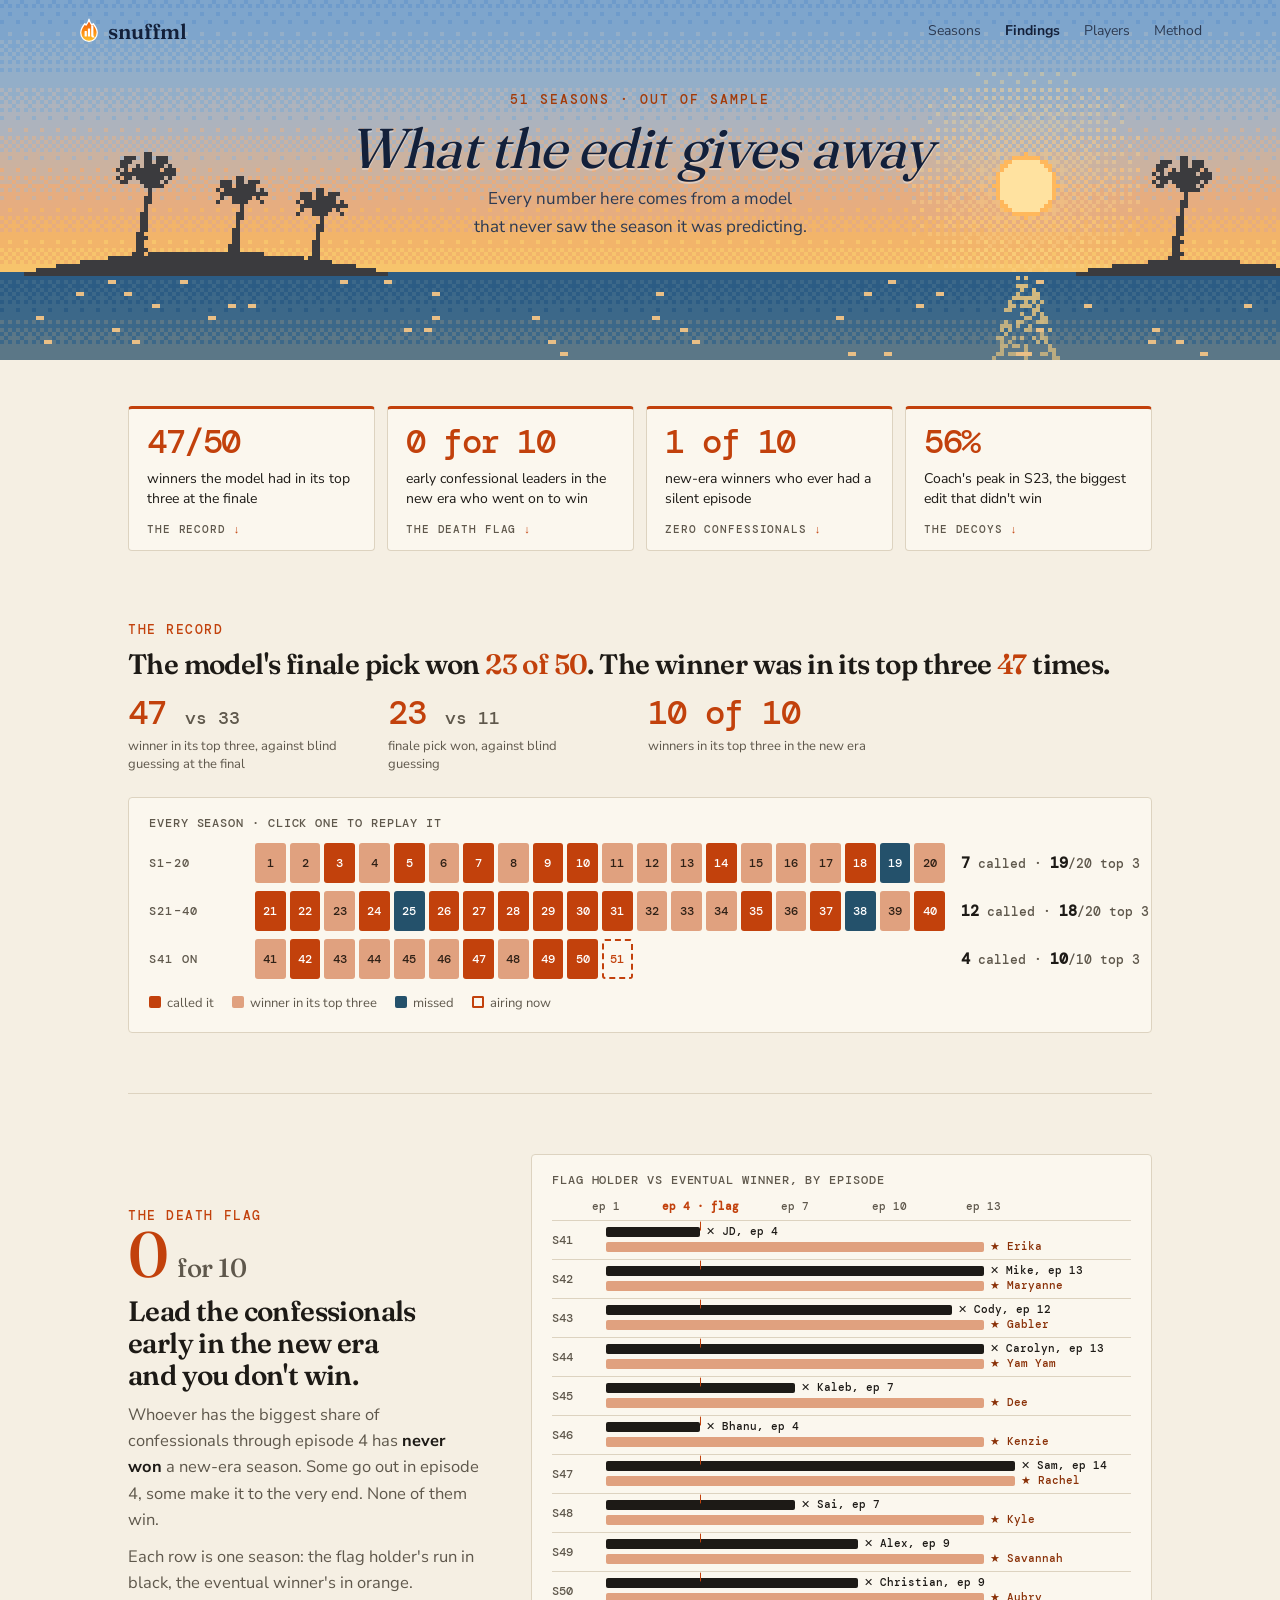
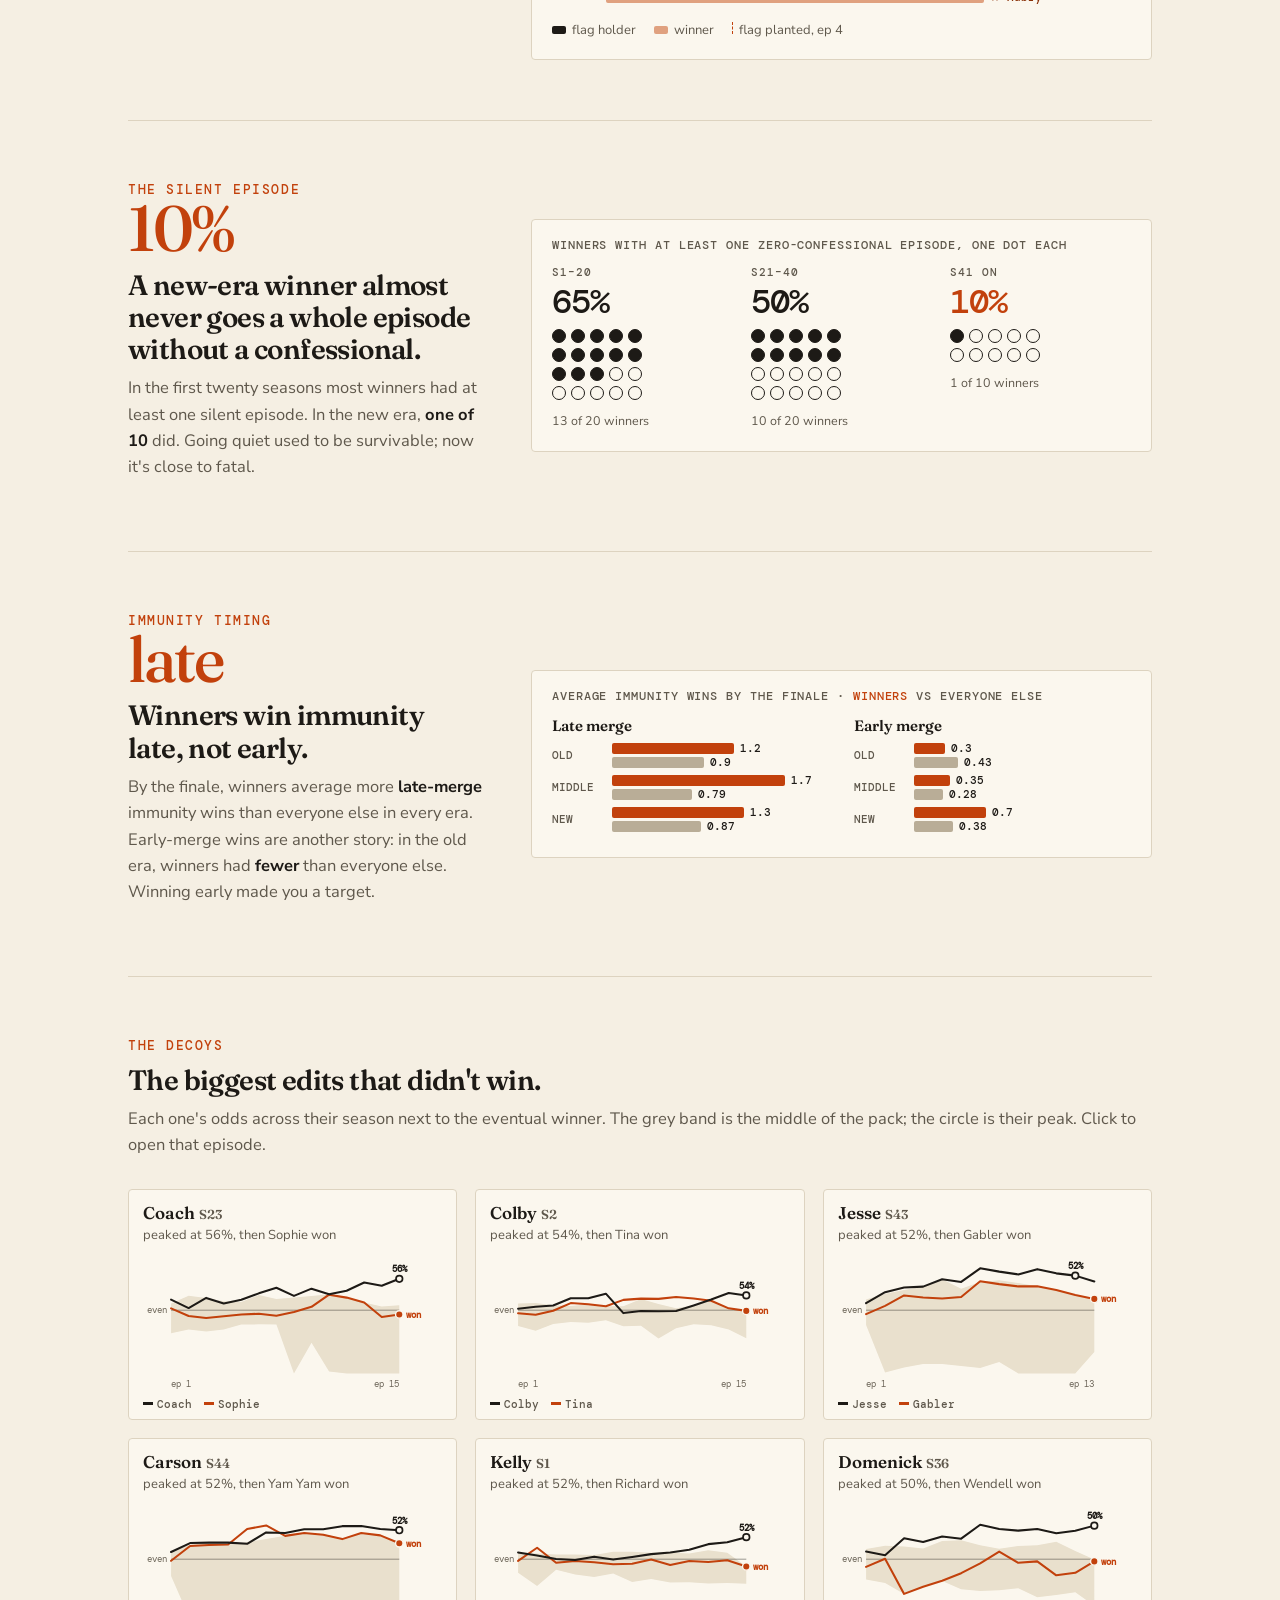
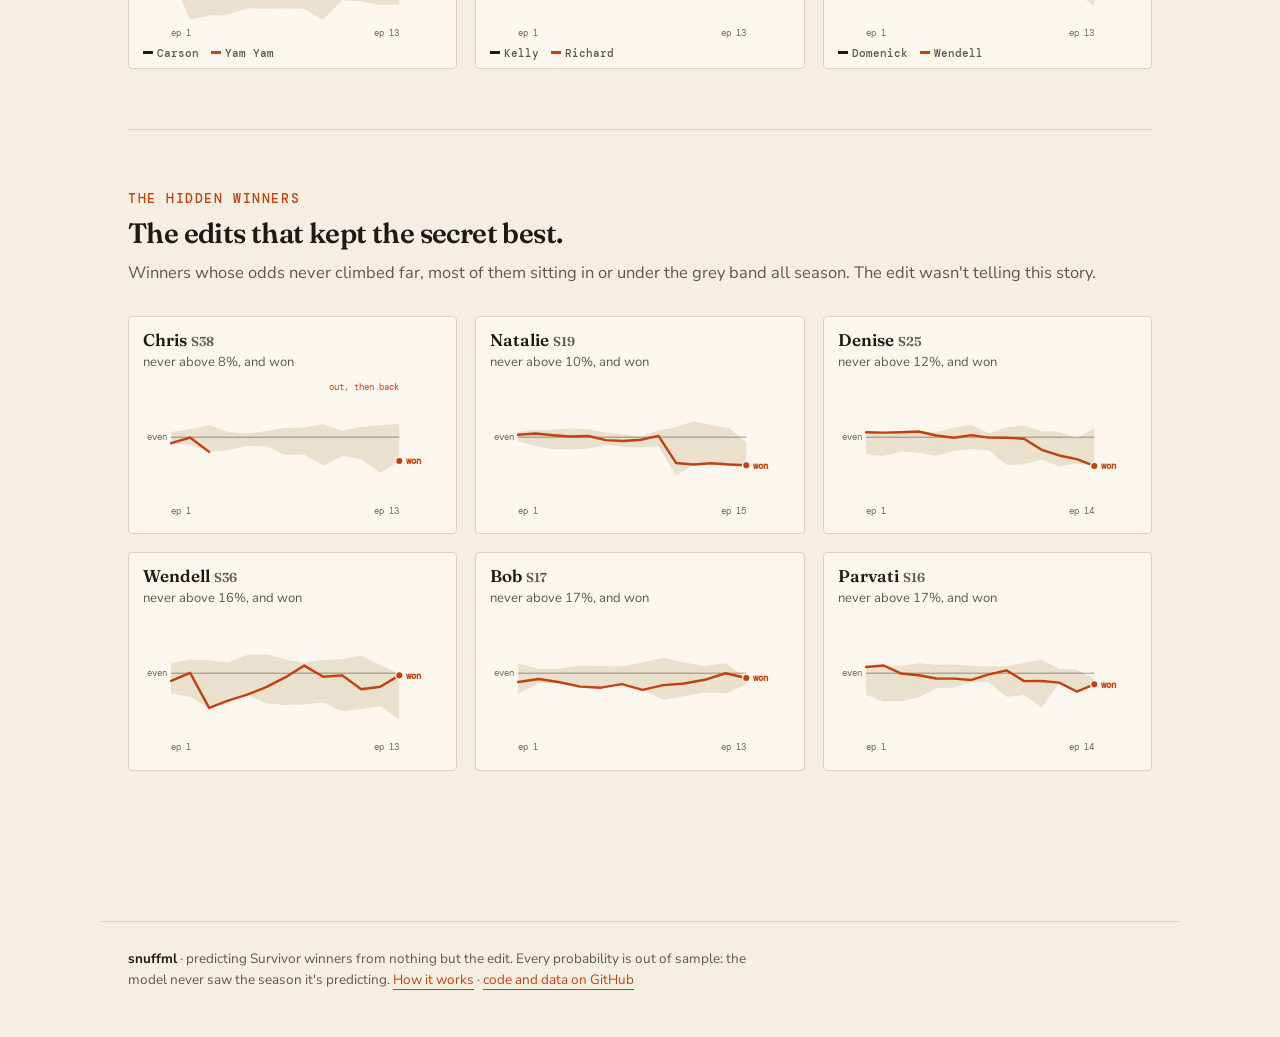
==== docs/findings.html @ b64c82cd "findings page the record, the episode-4 death flag, silent episodes, immunity, decoys" ====
<!doctype html><html lang="en"><head><meta charset="utf-8">
<meta name="viewport" content="width=device-width, initial-scale=1">
<title>Findings · snuffml</title>
<meta name="description" content="What the edit gives away across 51 seasons of Survivor: the record, the episode-4 death flag, silent episodes, decoys and hidden winners.">
<meta property="og:title" content="Findings · snuffml">
<meta property="og:description" content="What the edit gives away across 51 seasons of Survivor: the record, the episode-4 death flag, silent episodes, decoys and hidden winners.">
<meta property="og:image" content="https://amonsalve1.github.io/snuff_ml/banner.png">
<meta name="theme-color" content="#0a0e24">
<link rel="icon" type="image/svg+xml" href="logo.svg">
<link rel="preload" href="fonts/nunito-sans.woff2" as="font" type="font/woff2" crossorigin>
<link rel="preload" href="fonts/dm-mono-500.woff2" as="font" type="font/woff2" crossorigin>
<link rel="stylesheet" href="pages.css?v=31">
<style>
/* headline numbers */
.tiles{display:grid;grid-template-columns:repeat(4,1fr);gap:12px;margin:34px 0 10px}
.tile{display:block;text-decoration:none;padding:16px 18px 14px;border-radius:4px;background:#fbf7ee;border:1px solid var(--rule);border-top:3px solid var(--flame);color:var(--ink);transition:transform .15s,border-color .15s,box-shadow .15s}
.tile:hover,.tile:focus-visible{transform:translateY(-3px);border-color:var(--flame);box-shadow:0 8px 20px -14px rgba(120,50,10,.5);outline:none}
.tile b{display:block;font:500 34px/1 "DM Mono";letter-spacing:-1.5px;color:var(--flame)}
.tile span{display:block;font-size:14px;line-height:1.45;margin-top:10px;color:var(--ink)}
.tile small{display:block;margin-top:12px;font:500 11px "DM Mono";color:var(--muted);letter-spacing:.08em;text-transform:uppercase}
.tile small::after{content:" ↓";color:var(--flame)}
/* a finding: number and words left, the picture right */
.feat{display:grid;grid-template-columns:minmax(0,4fr) minmax(0,7fr);gap:48px;align-items:center;padding:60px 0;border-bottom:1px solid var(--rule)}
.feat.wide{grid-template-columns:1fr;gap:20px}
.big{font:500 64px/0.95 Fraunces;letter-spacing:-2.5px;color:var(--flame)}
.big small{font-size:26px;letter-spacing:-.5px;color:var(--muted)}
.feat h2{font-size:28px;margin:10px 0 10px;max-width:none}
.feat p{font-size:16.5px;line-height:1.6;color:var(--muted);margin:0 0 10px}.feat p b{color:var(--ink)}
.viz{background:#fbf7ee;border:1px solid var(--rule);border-radius:4px;padding:18px 20px}
.cap{font:500 11.5px "DM Mono";letter-spacing:.08em;text-transform:uppercase;color:var(--muted);margin-bottom:12px}
/* record */
.record-era{display:grid;grid-template-columns:90px minmax(0,1fr) 170px;gap:16px;align-items:center;margin:8px 0}
.record-era .era{font:500 12px "DM Mono";text-transform:uppercase;letter-spacing:.1em;color:var(--muted)}
.cells{display:grid;grid-template-columns:repeat(20,1fr);gap:4px}
.cell{display:grid;place-items:center;height:40px;font:500 12px "DM Mono";text-decoration:none;border-radius:3px;color:#fff;transition:transform .15s}
.cell:hover,.cell:focus-visible{transform:translateY(-3px);outline:2px solid var(--ink);outline-offset:1px}
.cell.called{background:var(--flame)}.cell.top3{background:#e0a17f;color:#2e2016}.cell.missed{background:var(--sea)}
.cell.airing{background:transparent;color:var(--flame);outline:2px dashed var(--flame);outline-offset:-2px;animation:pulse 2s ease-in-out infinite}
@keyframes pulse{50%{opacity:.45}}@media (prefers-reduced-motion:reduce){.cell.airing{animation:none}}
.tally{font:500 13px "DM Mono";color:var(--muted);white-space:nowrap}.tally b{color:var(--ink);font-size:15px}
.legend{display:flex;gap:18px;flex-wrap:wrap;margin-top:14px;font-size:13px;color:var(--muted)}
.legend i{display:inline-block;width:12px;height:12px;border-radius:2px;vertical-align:-1px;margin-right:6px}
.vsbase{display:flex;gap:28px;margin-top:4px}
.vsbase{gap:40px;margin:6px 0 4px}.vsbase div{max-width:220px}
.vsbase div b{display:block;font:500 34px "DM Mono";letter-spacing:-1px}.vsbase b small{font-size:18px;color:var(--muted);letter-spacing:0}
.vsbase b .hot{color:var(--flame)}.vsbase div>span{display:block;font-size:13px;line-height:1.4;color:var(--muted);margin-top:2px}
/* death flag: holder above, winner below, per season */
.fh{display:grid;grid-template-columns:44px minmax(0,1fr);gap:10px;margin-bottom:4px}
.fh .axis{position:relative;height:16px}.fh .axis span{position:absolute;transform:translateX(-50%);font:500 10.5px "DM Mono";color:var(--muted)}
.fh .axis span.p{color:var(--flame);font-weight:600}
.frow{display:grid;grid-template-columns:44px minmax(0,1fr);gap:10px;align-items:center;padding:4px 0;border-top:1px solid var(--rule);text-decoration:none}
.frow:hover .lanes .h{background:var(--flame)}
.frow .s{font:500 12px "DM Mono";color:var(--muted)}
.lanes{position:relative;height:30px}
.lanes i{position:absolute;height:10px;border-radius:2px}
.lanes .h{top:2px;background:var(--ink)}.lanes .w{top:17px;background:#e0a17f}
.lanes .ep4{position:absolute;top:-4px;bottom:-4px;width:0;border-left:1.5px dashed var(--flame)}
.lanes span{position:absolute;font:500 10.5px "DM Mono";white-space:nowrap;line-height:10px}
.lanes .hn{top:2px;color:var(--ink)}.lanes .wn{top:17px;color:#8a3108}
.fkey{display:flex;gap:18px;margin-top:10px;font-size:13px;color:var(--muted)}.fkey i{display:inline-block;width:14px;height:8px;border-radius:2px;margin-right:6px}
/* dots */
.dots3{display:grid;grid-template-columns:repeat(3,1fr);gap:18px}
.era-dots .pct{font:500 34px/1 "DM Mono";letter-spacing:-1px}.era-dots .pct.hot{color:var(--flame)}
.era-dots .lab{font:500 11px "DM Mono";text-transform:uppercase;letter-spacing:.1em;color:var(--muted);margin-bottom:6px}
.dotgrid{display:grid;grid-template-columns:repeat(5,14px);gap:5px;margin:10px 0 6px}
.dotgrid i{width:14px;height:14px;border-radius:50%;border:1.5px solid var(--ink)}.dotgrid i.on{background:var(--ink)}
.era-dots small{font-size:12.5px;color:var(--muted)}
/* immunity */
.imm{display:grid;grid-template-columns:1fr 1fr;gap:26px}
.imm h3{font:600 15px Fraunces;margin:0 0 8px}
.ibar{display:grid;grid-template-columns:52px minmax(0,1fr);gap:8px;align-items:center;margin:7px 0}
.ibar .e{font:500 11px "DM Mono";text-transform:uppercase;color:var(--muted)}
.ibar .pair{display:grid;gap:3px}
.ibar .pair i{display:block;height:11px;border-radius:2px;position:relative}
.ibar .pair i span{position:absolute;left:calc(100% + 6px);top:-2px;font:500 11px "DM Mono";color:var(--ink);white-space:nowrap}
.ibar .pair .wi{background:var(--flame)}.ibar .pair .oi{background:#b9ad97}
/* small multiples */
.grid{display:grid;grid-template-columns:repeat(3,1fr);gap:18px}
.m{display:block;text-decoration:none;background:#fbf7ee;border:1px solid var(--rule);border-radius:4px;padding:12px 14px 8px;transition:border-color .15s,transform .15s}
.m:hover,.m:focus-visible{border-color:var(--flame);transform:translateY(-2px);outline:none}
.m h3{font:600 17px Fraunces;margin:0}.m p{margin:2px 0 4px;font-size:13px;color:var(--muted)}
.m .k{display:flex;gap:12px;font:500 10.5px "DM Mono";color:var(--muted)}.m .k i{display:inline-block;width:10px;height:3px;vertical-align:3px;margin-right:4px}
.see{display:inline-block;font:500 13px "DM Mono";color:var(--flame);text-decoration:none;border-bottom:1px solid currentColor;margin-top:6px}
@media (max-width:640px){.lanes span{font-size:9.5px}.frow{grid-template-columns:34px minmax(0,1fr)}.fh{grid-template-columns:34px minmax(0,1fr)}#flag .viz{overflow:hidden;padding-left:14px;padding-right:14px}}
@media (max-width:900px){.tiles{grid-template-columns:1fr 1fr}.feat{grid-template-columns:1fr;gap:20px}.grid{grid-template-columns:1fr 1fr}.record-era{grid-template-columns:1fr}.cells{grid-template-columns:repeat(10,1fr)}.imm{grid-template-columns:1fr}}
</style>
</head><body>
<section class="band" id="hero"></section>
<main id="main"><p class="small">loading every season…</p></main>
<footer class="site-foot"><p><b>snuffml</b> · predicting Survivor winners from nothing but the edit.
  Every probability is out of sample: the model never saw the season it's predicting.
  <a href="method.html">How it works</a> · <a href="https://github.com/amonsalve1/snuff_ml">code and data on GitHub</a></p></footer>
<script type="module">
import { loadIndex, loadAll, ranked, slug } from "./js/common.js?v=31";
import { band, nav } from "./js/band.js?v=31";
import { mini } from "./js/mini.js?v=31";

const hero = document.getElementById("hero");
hero.innerHTML = nav("Findings") + `<div class="copy"><div class="kicker">51 seasons · out of sample</div>
  <h1>What the edit gives away</h1><p class="deck">Every number here comes from a model that never saw the season it was predicting.</p></div>`;
band(hero, 0.55);

const [index, ins, seasons] = await Promise.all([loadIndex(), fetch("data/insights.json", { cache: "no-cache" }).then((r) => r.json()), loadAll()]);
const bySeason = new Map(seasons.map((s) => [s.season, s]));
const meta = (n) => index.seasons.find((x) => x.season === n);
const finished = index.seasons.filter((x) => !x.live);
const frame = (s, i, p) => `index.html#s${s.season}/ep${s.episodes[i]}/${slug(p.name)}`;
const pc = (v) => `${Math.round(v * 100)}%`;

// the record against blind guessing at the final
const called = finished.filter((x) => x.outcome === "called").length;
const top3 = finished.filter((x) => x.outcome === "called" || x.outcome === "top3").length;
let g1 = 0, g3 = 0;
for (const x of finished) { const s = bySeason.get(x.season), k = ranked(s, s.episodes.length - 1).length; g1 += 1 / k; g3 += Math.min(3, k) / k; }
const ERA = { old: "S1–20", middle: "S21–40", new: "S41 on" };
const recordRows = ["old", "middle", "new"].map((e) => {
  const list = index.seasons.filter((x) => x.era === e), done = list.filter((x) => !x.live);
  const c = done.filter((x) => x.outcome === "called").length, t = done.filter((x) => x.outcome === "top3").length;
  return `<div class="record-era"><span class="era">${ERA[e]}</span><div class="cells">${list.map((x) => {
    const s = bySeason.get(x.season), last = s.episodes.length - 1, w = s.players.find((p) => p.winner) || ranked(s, last)[0];
    const who = x.live ? `airing, the model likes ${x.leader}` : `${x.winner} won · ${x.outcome === "called" ? "called it" : x.outcome === "top3" ? "in its top three" : "missed"}`;
    return `<a class="cell ${x.live ? "airing" : x.outcome}" href="${frame(s, last, w)}" title="S${x.season}: ${who}" aria-label="Season ${x.season}: ${who}">${x.season}</a>`;
  }).join("")}</div><span class="tally"><b>${c}</b> called · <b>${c + t}</b>/${done.length} top 3</span></div>`;
}).join("");

// death flag: the flag holder's run above, the winner's below
const flags = ins.early_flag_curse, flagWins = flags.filter((r) => r.won).length;
const maxEps = Math.max(...flags.map((r) => bySeason.get(r.season).episodes.length));
// leave the right of each row for the end labels; more of it on a phone
const SPAN = matchMedia("(max-width: 640px)").matches ? 58 : 78;
const FX = (e) => ((e - 1) / (maxEps - 1)) * SPAN;
const flagAxis = `<div class="fh"><span></span><div class="axis">${[1, 4, 7, 10, 13].filter((e) => e <= maxEps).map((e) =>
  `<span class="${e === 4 ? "p" : ""}" style="left:${FX(e)}%">${e === 4 ? "ep 4 · flag" : `ep ${e}`}</span>`).join("")}</div></div>`;
const flagRows = flags.map((r) => {
  const s = bySeason.get(r.season), n = s.episodes.length, win = meta(r.season).winner, holder = s.players.find((q) => q.name === r.holder);
  const end = r.won ? n : r.out;
  return `<a class="frow" href="${frame(s, Math.min(3, n - 1), holder || ranked(s, 3)[0])}" aria-label="S${r.season}: ${r.holder} led confessionals through episode 4 and went out in episode ${r.out}; ${win} won">
    <span class="s">S${r.season}</span><span class="lanes">
      <i class="h" style="left:0;width:${FX(end)}%"></i><span class="hn" style="left:calc(${FX(end)}% + 6px)">✕ ${r.holder}, ep ${r.out}</span>
      <i class="w" style="left:0;width:${FX(n)}%"></i><span class="wn" style="left:calc(${FX(n)}% + 6px)">★ ${win}</span>
      <i class="ep4" style="left:${FX(4)}%"></i></span></a>`;
}).join("");

// zero confessionals as winners, one dot each
const zc = ins.zero_conf_winners;
const dots = ["old", "middle", "new"].map((e) => {
  const n = finished.filter((x) => x.era === e).length, k = Math.round(zc[e] * n);
  return `<div class="era-dots"><div class="lab">${ERA[e]}</div><div class="pct ${e === "new" ? "hot" : ""}">${pc(zc[e])}</div>
    <div class="dotgrid" role="img" aria-label="${k} of ${n} winners">${Array.from({ length: n }, (_, j) => `<i class="${j < k ? "on" : ""}"></i>`).join("")}</div>
    <small>${k} of ${n} winners</small></div>`;
}).join("");

// immunity: late and early, winners against everyone else
const im = ins.immunity;
const iMax = Math.max(...Object.values(im).flatMap((d) => Object.values(d)));
const immPanel = (when, w, o) => `<div><h3>${when === "late" ? "Late merge" : "Early merge"}</h3>${["old", "middle", "new"].map((e) =>
  `<div class="ibar"><span class="e">${e}</span><span class="pair">
    <i class="wi" style="width:${(im[e][w] / iMax) * 80}%"><span>${im[e][w]}</span></i>
    <i class="oi" style="width:${(im[e][o] / iMax) * 80}%"><span>${im[e][o]}</span></i></span></div>`).join("")}</div>`;

// small multiples
const multiples = (rows, kind) => rows.slice(0, 6).map((r) => {
  const s = bySeason.get(r.season), p = s.players.find((q) => q.name === r.name), w = s.players.find((q) => q.winner);
  if (!p) return "";
  const peak = p.probs.reduce((b, v, j) => (v != null && v > (p.probs[b] ?? -1) ? j : b), 0);
  const lines = kind === "decoy"
    ? [{ p: w, color: "#c2410c", width: 2.2 }, { p, color: "#1d1a16", width: 2.2, peak, peakText: pc(r.peak) }]
    : [{ p, color: "#c2410c", width: 2.6 }];
  const box = document.createElement("a");
  box.className = "m";
  box.href = frame(s, kind === "decoy" ? peak : s.episodes.length - 1, p);
  box.innerHTML = `<h3>${r.name} <span class="small">S${r.season}</span></h3><p>${kind === "decoy" ? `peaked at ${pc(r.peak)}, then ${w.name} won` : `never above ${pc(r.peak)}, and won`}</p>`;
  box.appendChild(mini(s, lines, { label: `${r.name}'s odds across season ${r.season}` }));
  if (kind === "decoy") box.insertAdjacentHTML("beforeend", `<div class="k"><span><i style="background:#1d1a16"></i>${r.name}</span><span><i style="background:#c2410c"></i>${w.name}</span></div>`);
  return box.outerHTML;
}).join("");

const newEra = finished.filter((x) => x.era === "new"), newTop3 = newEra.filter((x) => x.outcome !== "missed").length;
const decoy = ins.decoys[0];
document.getElementById("main").innerHTML = `
<div class="tiles">
  <a class="tile" href="#record"><b>${top3}/${finished.length}</b><span>winners the model had in its top three at the finale</span><small>the record</small></a>
  <a class="tile" href="#flag"><b>0 for ${flags.length}</b><span>early confessional leaders in the new era who went on to win</span><small>the death flag</small></a>
  <a class="tile" href="#silent"><b>${Math.round(zc.new * newEra.length)} of ${newEra.length}</b><span>new-era winners who ever had a silent episode</span><small>zero confessionals</small></a>
  <a class="tile" href="#decoys"><b>${pc(decoy.peak)}</b><span>${decoy.name}'s peak in S${decoy.season}, the biggest edit that didn't win</span><small>the decoys</small></a>
</div>

<section class="feat wide" id="record"><div>
  <div class="num">The record</div>
  <h2>The model's finale pick won <em>${called} of ${finished.length}</em>. The winner was in its top three <em>${top3}</em> times.</h2>
  <div class="vsbase">
    <div><b><span class="hot">${top3}</span> <small>vs ${Math.round(g3)}</small></b><span>winner in its top three, against blind guessing at the final</span></div>
    <div><b><span class="hot">${called}</span> <small>vs ${Math.round(g1)}</small></b><span>finale pick won, against blind guessing</span></div>
    <div><b><span class="hot">${newTop3} of ${newEra.length}</span></b><span>winners in its top three in the new era</span></div></div></div>
  <div class="viz"><div class="cap">Every season · click one to replay it</div>${recordRows}
  <div class="legend"><span><i style="background:var(--flame)"></i>called it</span><span><i style="background:#e0a17f"></i>winner in its top three</span><span><i style="background:var(--sea)"></i>missed</span><span><i style="outline:2px dashed var(--flame);outline-offset:-2px"></i>airing now</span></div></div>
</section>

<section class="feat" id="flag"><div>
  <div class="num">The death flag</div>
  <div class="big">0 <small>for ${flags.length}</small></div>
  <h2>Lead the confessionals early in the new era and you don't win.</h2>
  <p>Whoever has the biggest share of confessionals through episode 4 has <b>never won</b> a new-era season. Some go out in episode 4, some make it to the very end. None of them win.</p>
  <p>Each row is one season: the flag holder's run in black, the eventual winner's in orange.</p></div>
  <div class="viz"><div class="cap">Flag holder vs eventual winner, by episode</div>${flagAxis}${flagRows}
  <div class="fkey"><span><i style="background:var(--ink)"></i>flag holder</span><span><i style="background:#e0a17f"></i>winner</span><span><i style="border-left:1.5px dashed var(--flame);width:0;height:12px;border-radius:0"></i>flag planted, ep 4</span></div></div>
</section>

<section class="feat" id="silent"><div>
  <div class="num">The silent episode</div>
  <div class="big">${pc(zc.new)}</div>
  <h2>A new-era winner almost never goes a whole episode without a confessional.</h2>
  <p>In the first twenty seasons most winners had at least one silent episode. In the new era, <b>one of ${newEra.length}</b> did. Going quiet used to be survivable; now it's close to fatal.</p></div>
  <div class="viz"><div class="cap">Winners with at least one zero-confessional episode, one dot each</div><div class="dots3">${dots}</div></div>
</section>

<section class="feat" id="immunity"><div>
  <div class="num">Immunity timing</div>
  <div class="big">late</div>
  <h2>Winners win immunity late, not early.</h2>
  <p>By the finale, winners average more <b>late-merge</b> immunity wins than everyone else in every era. Early-merge wins are another story: in the old era, winners had <b>fewer</b> than everyone else. Winning early made you a target.</p></div>
  <div class="viz"><div class="cap">Average immunity wins by the finale · <span style="color:var(--flame)">winners</span> vs everyone else</div><div class="imm">${immPanel("late", "winner_late", "other_late")}${immPanel("early", "winner_early", "other_early")}</div></div>
</section>

<section class="feat wide" id="decoys"><div>
  <div class="num">The decoys</div>
  <h2>The biggest edits that didn't win.</h2>
  <p>Each one's odds across their season next to the eventual winner. The grey band is the middle of the pack; the circle is their peak. Click to open that episode.</p></div>
  <div class="grid">${multiples(ins.decoys, "decoy")}</div>
</section>

<section class="feat wide" id="hidden" style="border:0"><div>
  <div class="num">The hidden winners</div>
  <h2>The edits that kept the secret best.</h2>
  <p>Winners whose odds never climbed far, most of them sitting in or under the grey band all season. The edit wasn't telling this story.</p></div>
  <div class="grid">${multiples(ins.underdogs, "underdog")}</div>
</section>`;
</script></body></html>
---- docs/pages.css ----
@font-face{font-family:Fraunces;src:url(fonts/fraunces.woff2) format("woff2");font-weight:100 900}
@font-face{font-family:"Nunito Sans";src:url(fonts/nunito-sans.woff2) format("woff2");font-weight:200 1000}
@font-face{font-family:"DM Mono";src:url(fonts/dm-mono-400.woff2) format("woff2");font-weight:400}
@font-face{font-family:"DM Mono";src:url(fonts/dm-mono-500.woff2) format("woff2");font-weight:500}
:root{--paper:#f5efe3;--paper-2:#ece4d3;--ink:#1d1a16;--muted:#5f584c;--rule:#ddd3c0;--flame:#c2410c;--amber:#a86a0c;--sea:#24516b}
*{box-sizing:border-box}
body{margin:0;background:var(--paper);color:var(--ink);font:17px/1.6 "Nunito Sans",sans-serif}
a{color:inherit}

/* the band: the shore renderer cropped to sky and horizon, copy in the sky */
.band{position:relative;height:360px;overflow:hidden;background:#0a0e24;--h-ink:#f4ead8;--h-muted:#b9b4cc;--h-accent:#ff9a4a;--h-shadow:#0a0e24;--scrim:rgba(10,12,32,.62)}
.band.day{--h-ink:#13203a;--h-muted:#2c3a52;--h-accent:#a33a08;--h-shadow:rgba(255,255,255,.35);--scrim:rgba(255,248,236,.62)}
.band canvas{position:absolute;left:0;top:-56px;image-rendering:pixelated}
.top{position:absolute;top:0;left:0;right:0;z-index:2;display:flex;align-items:center;gap:16px;max-width:1180px;margin:0 auto;padding:18px 28px;color:var(--h-ink)}
.top b{font:600 21px Fraunces;display:flex;gap:8px;align-items:center}.top b img{width:22px}
.top nav{margin-left:auto;display:flex;gap:24px;font-size:14px}
.top nav a{color:var(--h-muted);text-decoration:none}.top nav a[aria-current]{color:var(--h-ink);font-weight:700}
.top nav a:focus-visible{outline:2px solid var(--h-accent);outline-offset:3px}
.copy{position:absolute;top:92px;left:0;right:0;z-index:1;text-align:center;color:var(--h-ink);padding:0 24px}
.copy::before{content:"";position:absolute;inset:-30px 12% -20px;z-index:-1;background:radial-gradient(closest-side,var(--scrim),transparent);opacity:0;transition:opacity .6s}
.band.assist .copy::before{opacity:1}
.kicker{font:500 12.5px "DM Mono";letter-spacing:.16em;text-transform:uppercase;color:var(--h-accent)}
.band h1{font:400 clamp(32px,4.4vw,56px)/1.06 Fraunces;font-style:italic;letter-spacing:-1.2px;margin:10px auto 8px;max-width:22ch;text-wrap:balance;text-shadow:0 2px 0 var(--h-shadow)}
.band h1 span{color:var(--h-accent);font-style:normal;font-weight:600}
.band .deck{color:var(--h-muted);font-size:17px;max-width:58ch;margin:0 auto;text-wrap:balance}

/* the page */
main{max-width:1080px;margin:0 auto;padding:12px 28px 90px}
section.f{padding:44px 0 8px;border-bottom:1px solid var(--rule)}
section.f:last-child{border-bottom:0}
.num{font:500 13px "DM Mono";letter-spacing:.12em;text-transform:uppercase;color:var(--flame)}
h2{font:600 clamp(26px,3vw,34px)/1.15 Fraunces;letter-spacing:-.6px;margin:6px 0 10px;max-width:26ch;text-wrap:balance}
h2 em{font-style:normal;color:var(--flame)}
p.lede{font-size:18px;line-height:1.55;color:var(--muted);max-width:62ch;margin:0 0 22px}
p.lede b{color:var(--ink)}
.see{display:inline-block;font:500 13px "DM Mono";color:var(--flame);text-decoration:none;border-bottom:1px solid currentColor;margin-top:14px}
.see:hover{color:var(--ink)}
.small{font-size:13px;color:var(--muted)}
.mono{font-family:"DM Mono"}
.w{display:inline-block}
@media (max-width:760px){.top nav{gap:14px;font-size:13px}.band{height:380px}.copy{top:80px}}

/* footer, every page */
.site-foot{max-width:1080px;margin:0 auto;padding:26px 28px 46px;border-top:1px solid var(--rule);font-size:13.5px;line-height:1.6;color:var(--muted)}
.site-foot p{margin:0;max-width:78ch}.site-foot b{color:var(--ink)}
.site-foot a{color:var(--flame);text-decoration:none;border-bottom:1px solid currentColor}

/* phones: nothing may run wider than the screen. the full phone layout is
   still to come; this only keeps every page inside 375px */
@media (max-width:640px){
  .top{flex-wrap:wrap;row-gap:8px;padding:12px 16px;gap:12px}
  .top nav{margin-left:0;width:100%;gap:18px;font-size:13.5px}
  .copy{top:104px;padding:0 16px}
  main{padding-left:16px;padding-right:16px}
  .site-foot{padding-left:16px;padding-right:16px}
  .band h1{font-size:30px}
}
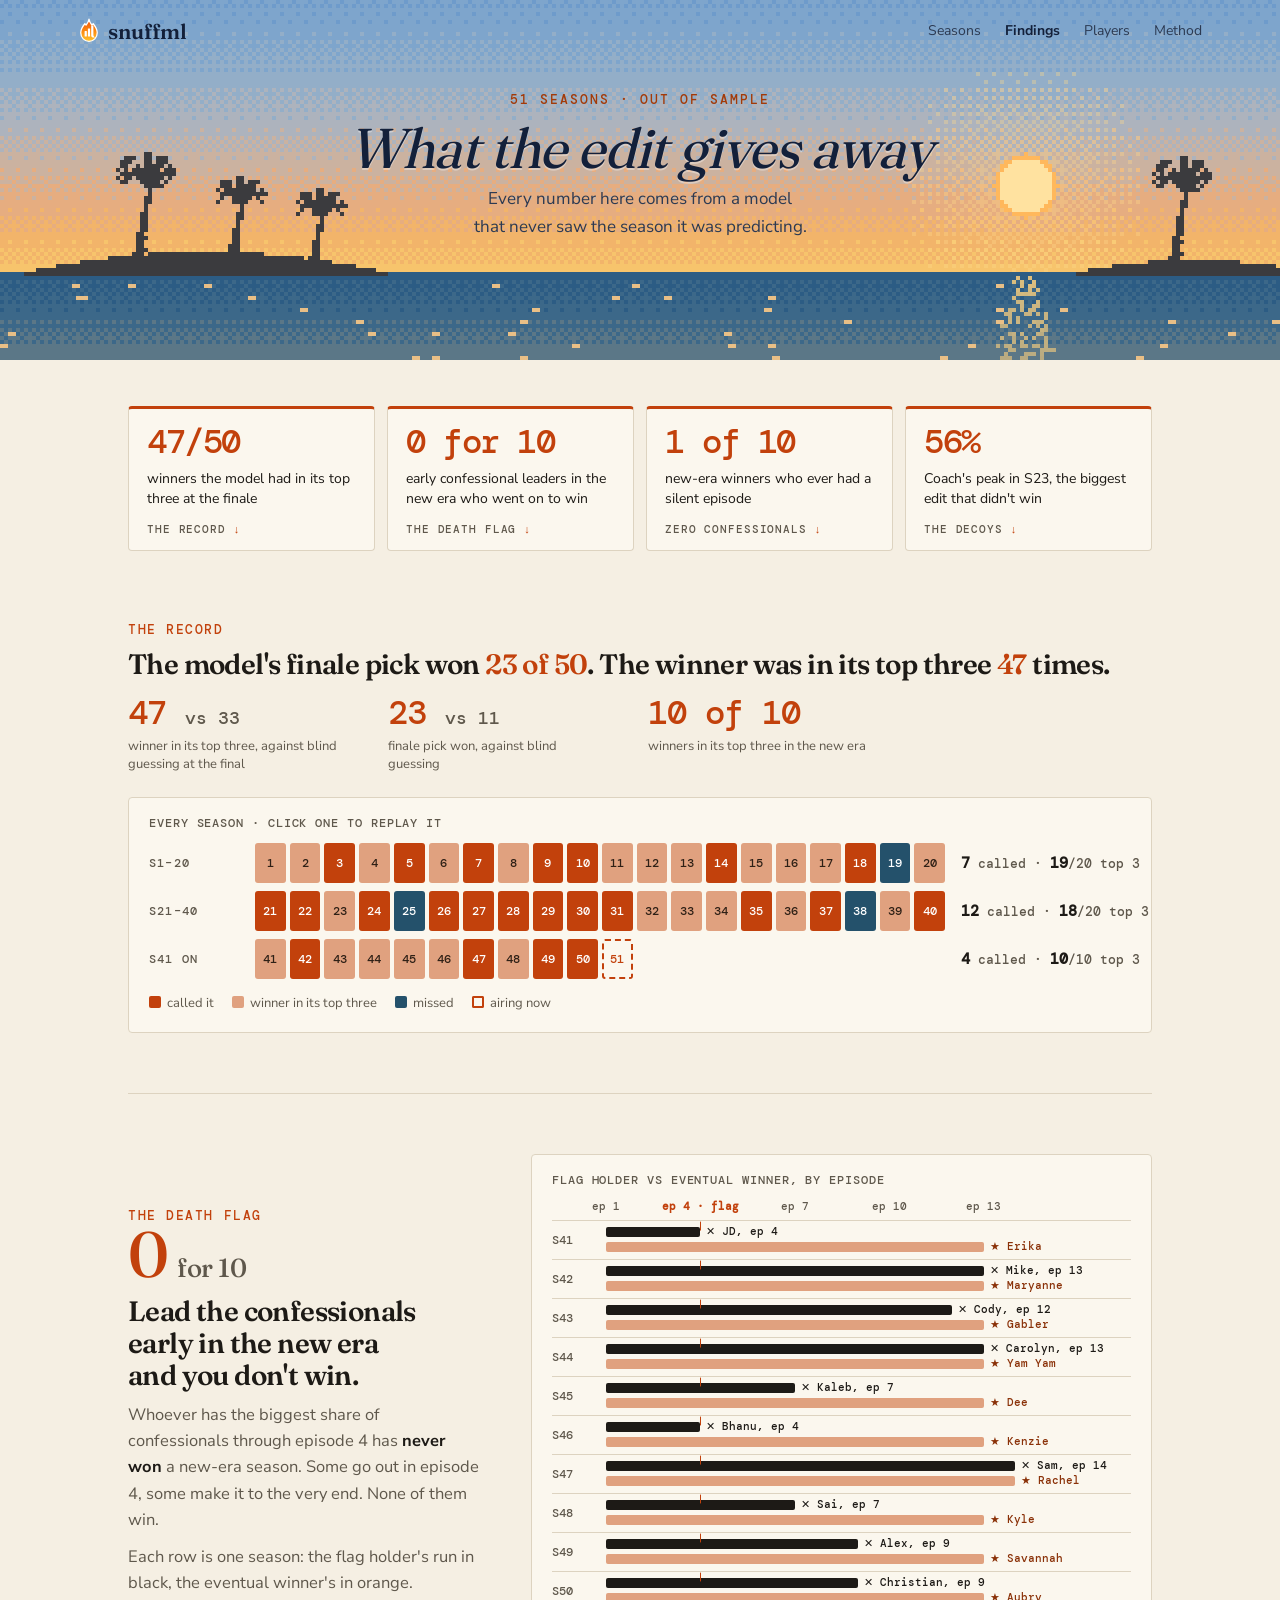
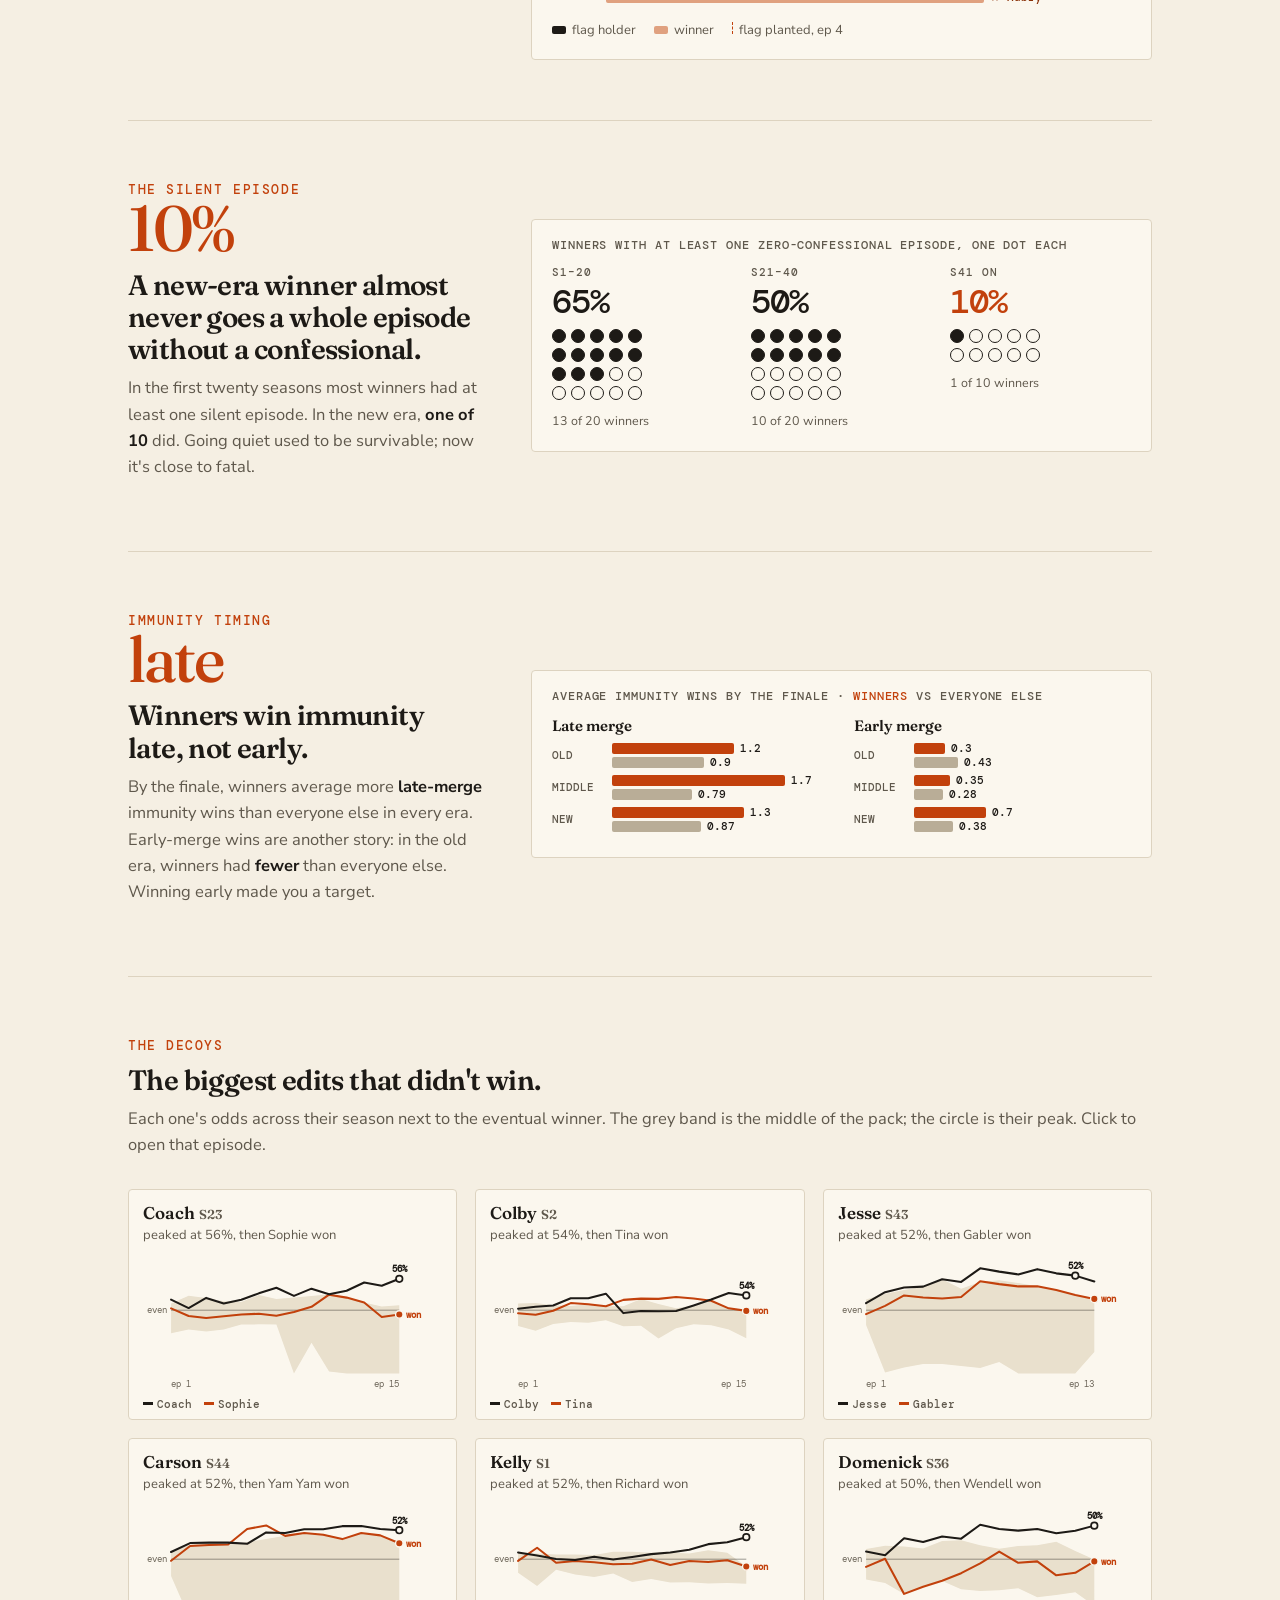
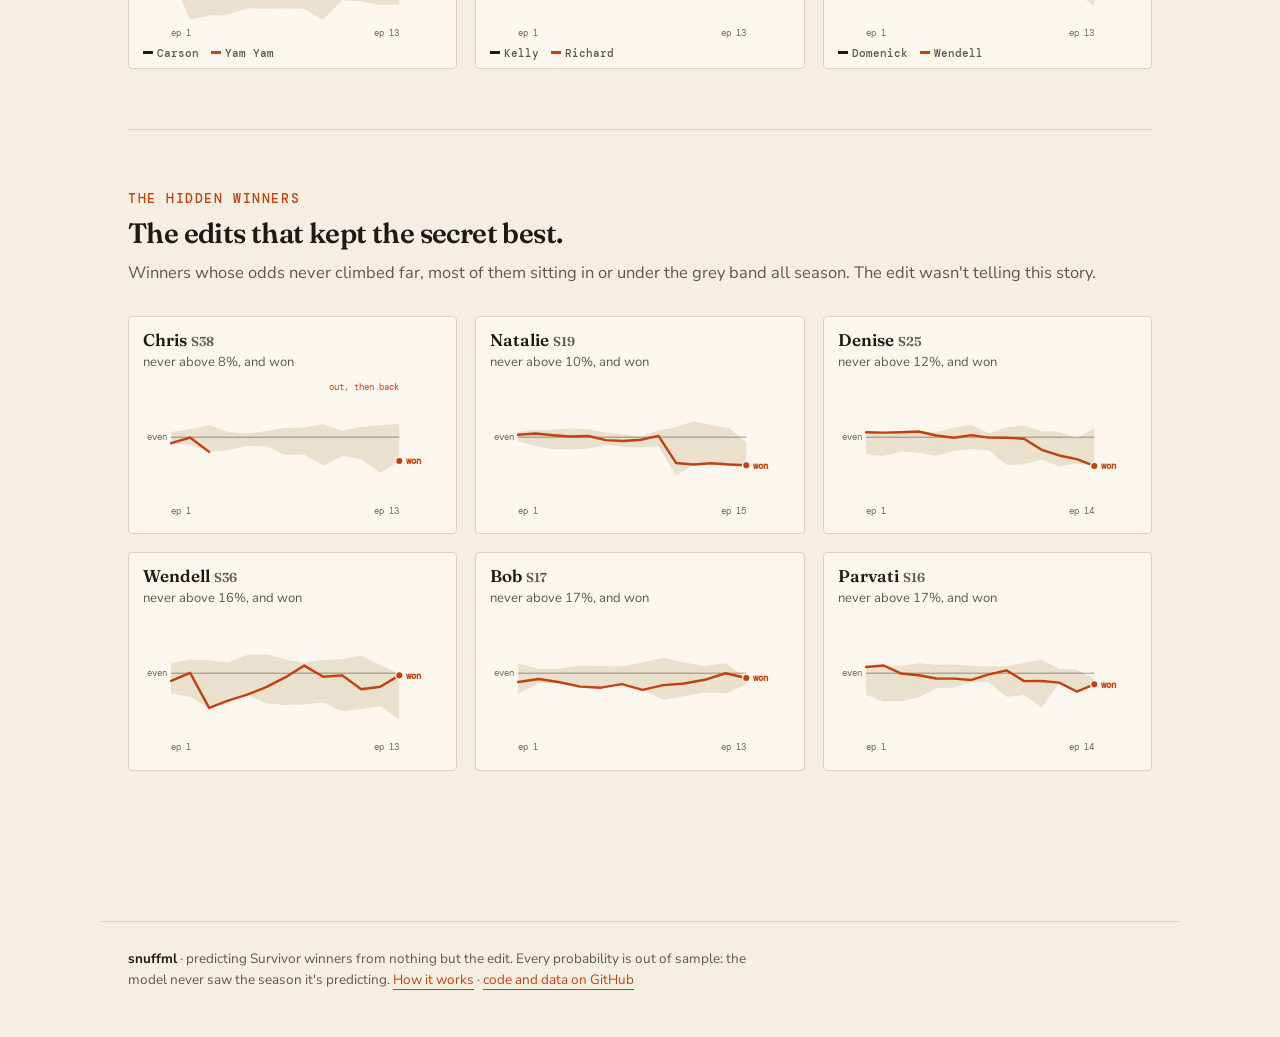
==== commit 0086561c: "end the beach on a hard edge, not a fade and the out-tonight tag gets a solid badge so it reads on d" ====
--- a/docs/findings.html
+++ b/docs/findings.html
@@ -9,7 +9,7 @@
 <link rel="icon" type="image/svg+xml" href="logo.svg">
 <link rel="preload" href="fonts/nunito-sans.woff2" as="font" type="font/woff2" crossorigin>
 <link rel="preload" href="fonts/dm-mono-500.woff2" as="font" type="font/woff2" crossorigin>
-<link rel="stylesheet" href="pages.css?v=31">
+<link rel="stylesheet" href="pages.css?v=32">
 <style>
 /* headline numbers */
 .tiles{display:grid;grid-template-columns:repeat(4,1fr);gap:12px;margin:34px 0 10px}
@@ -91,9 +91,9 @@
   Every probability is out of sample: the model never saw the season it's predicting.
   <a href="method.html">How it works</a> · <a href="https://github.com/amonsalve1/snuff_ml">code and data on GitHub</a></p></footer>
 <script type="module">
-import { loadIndex, loadAll, ranked, slug } from "./js/common.js?v=31";
-import { band, nav } from "./js/band.js?v=31";
-import { mini } from "./js/mini.js?v=31";
+import { loadIndex, loadAll, ranked, slug } from "./js/common.js?v=32";
+import { band, nav } from "./js/band.js?v=32";
+import { mini } from "./js/mini.js?v=32";
 
 const hero = document.getElementById("hero");
 hero.innerHTML = nav("Findings") + `<div class="copy"><div class="kicker">51 seasons · out of sample</div>
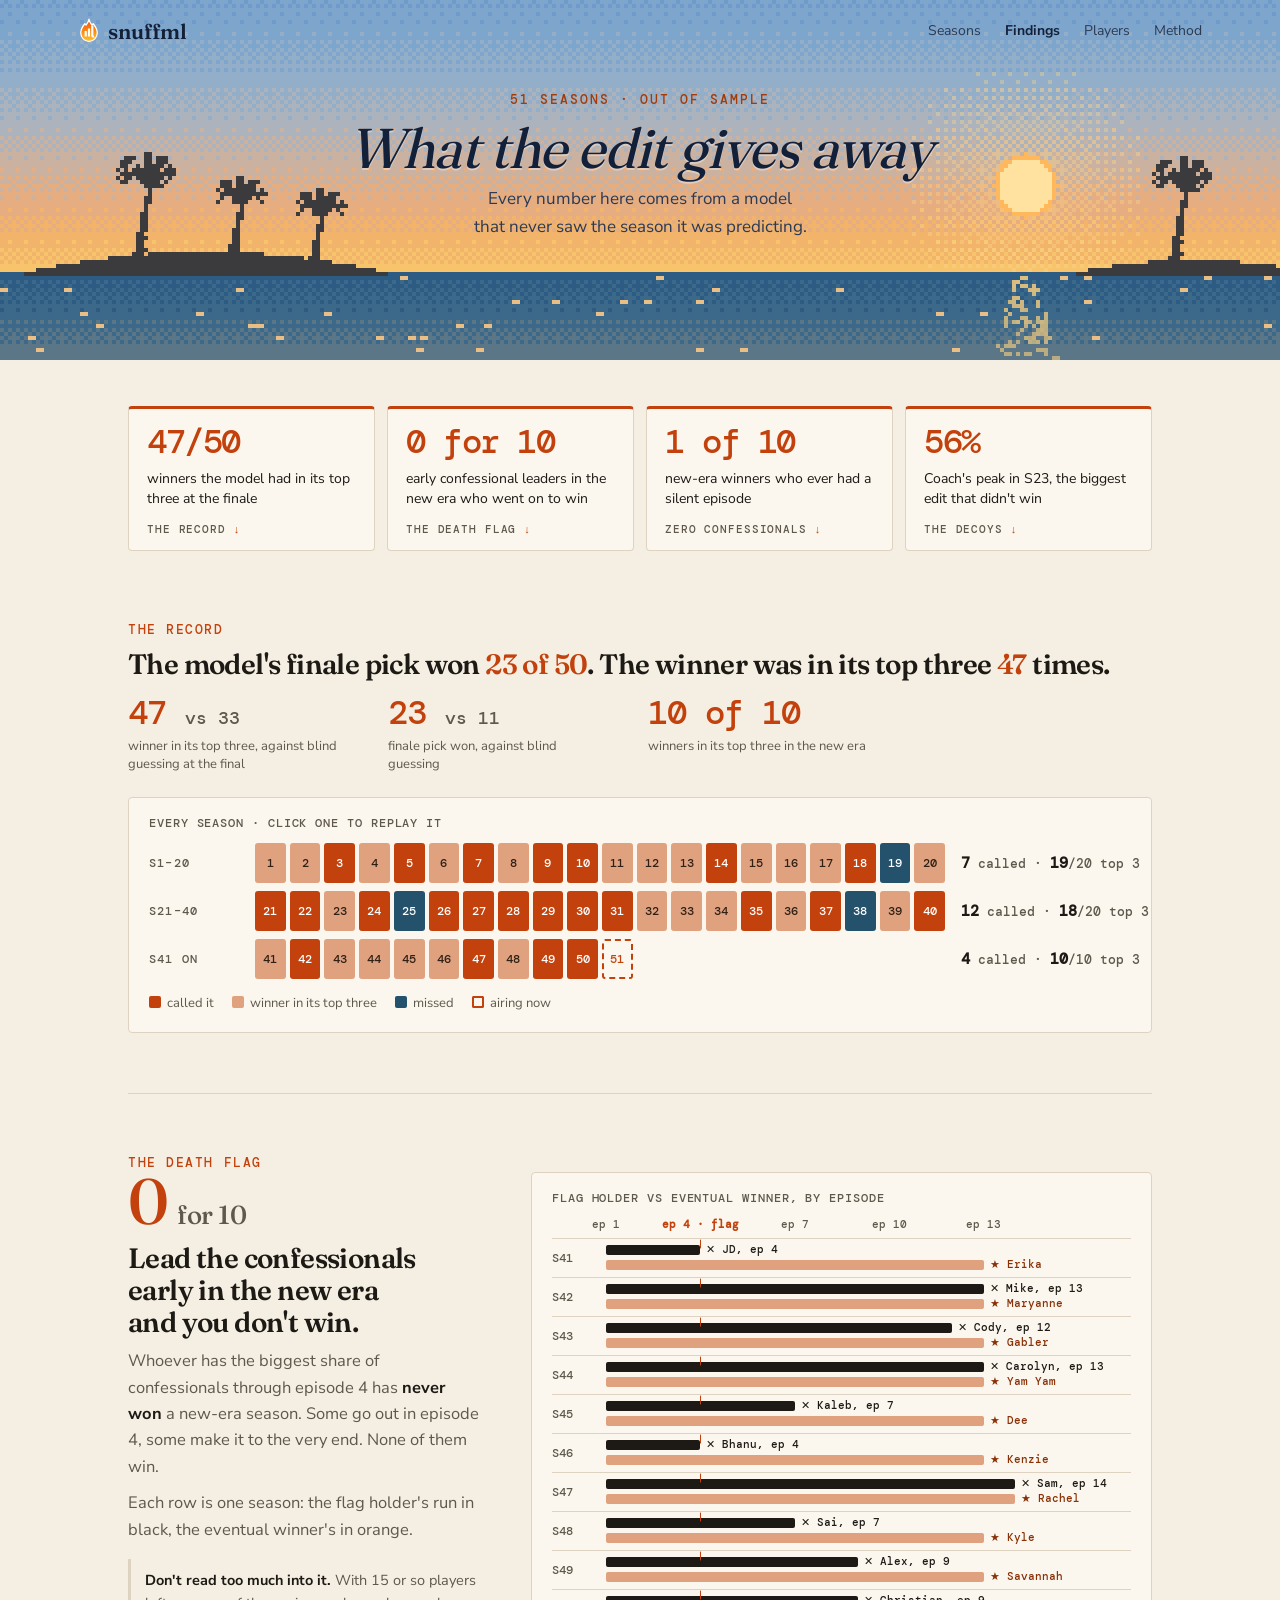
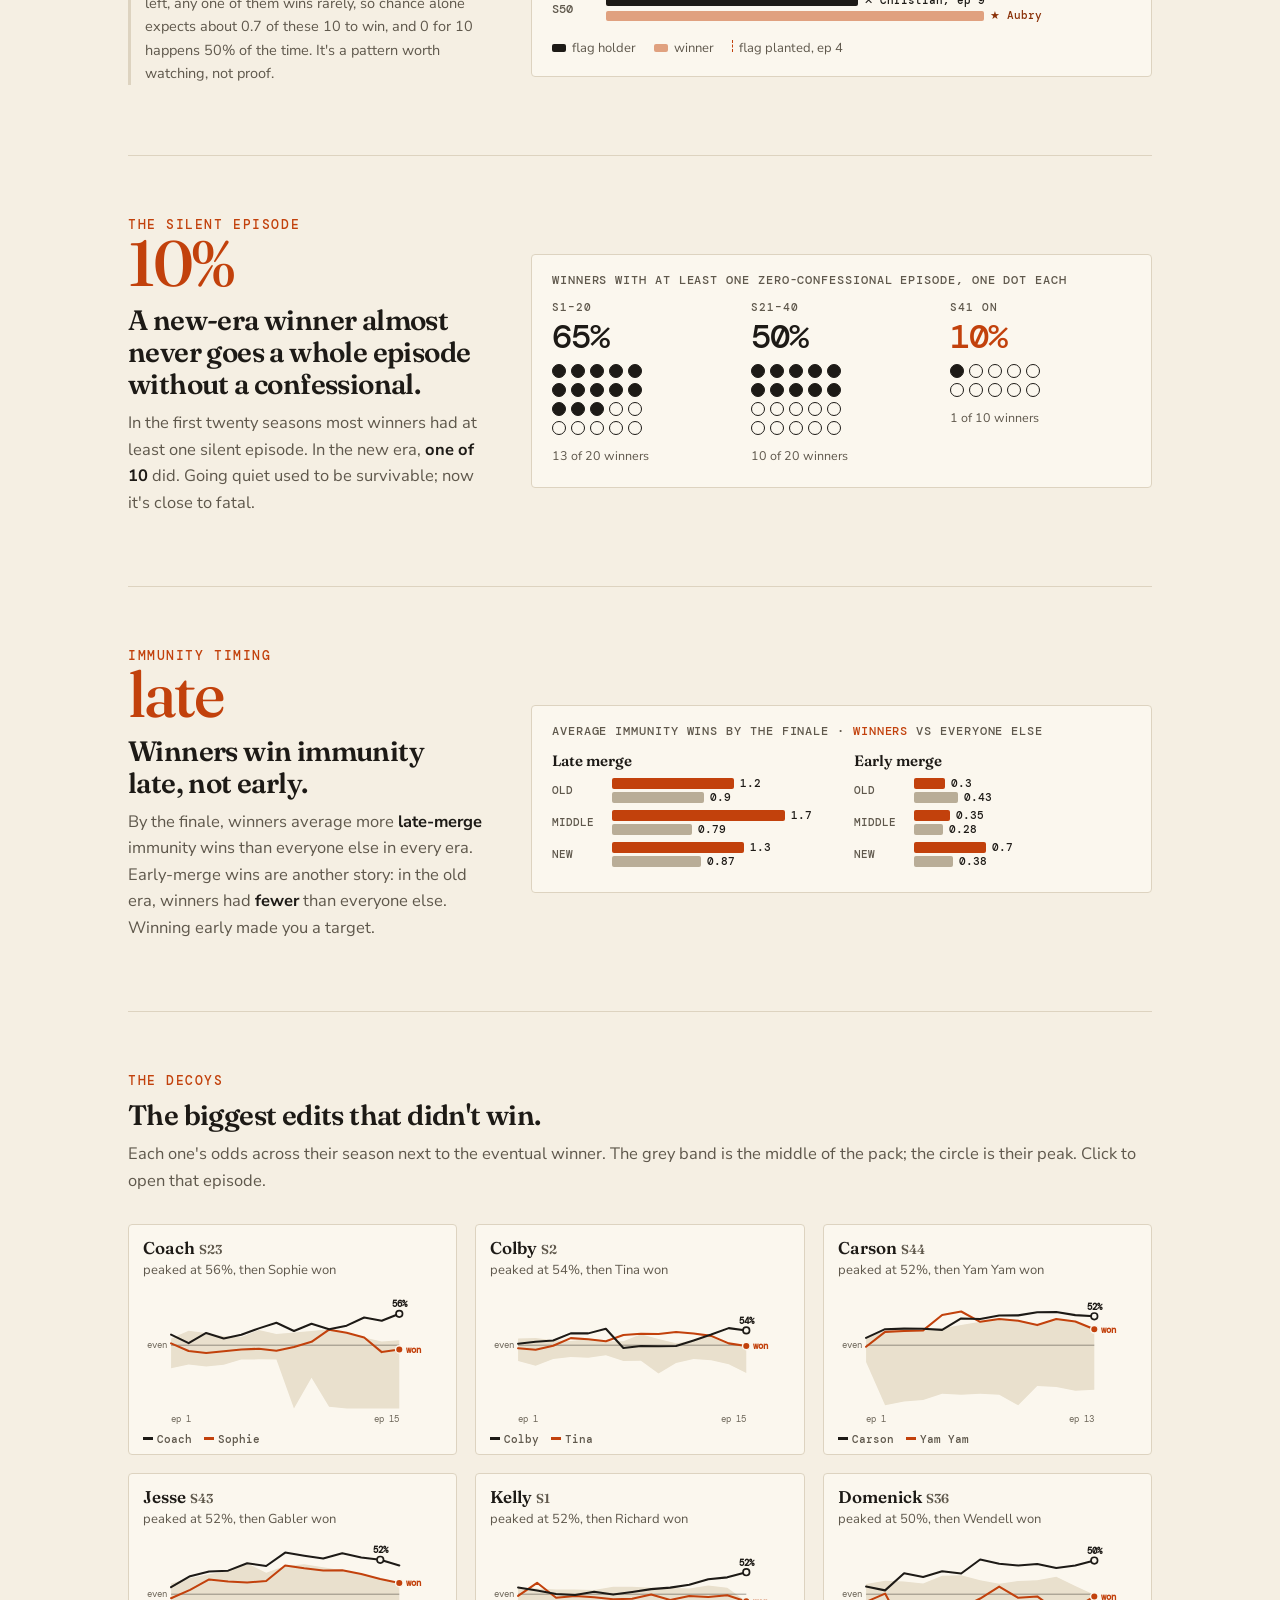
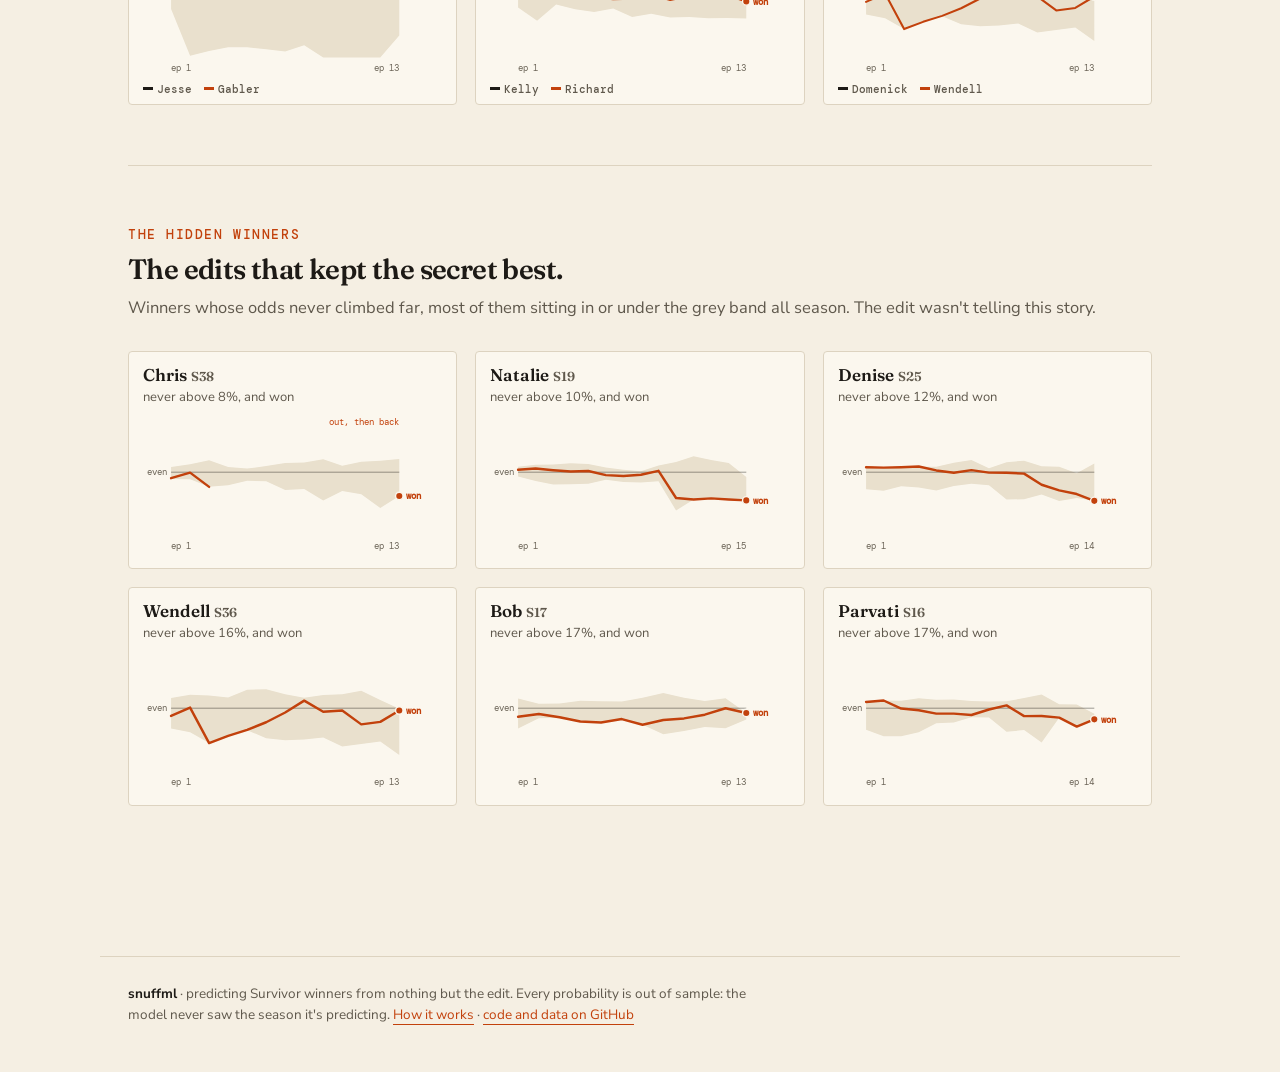
==== commit d601de8b: "findings: say how often 0 for 10 happens by chance The death flag is a pattern to watch, not proof; " ====
--- a/docs/findings.html
+++ b/docs/findings.html
@@ -26,6 +26,7 @@
 .big small{font-size:26px;letter-spacing:-.5px;color:var(--muted)}
 .feat h2{font-size:28px;margin:10px 0 10px;max-width:none}
 .feat p{font-size:16.5px;line-height:1.6;color:var(--muted);margin:0 0 10px}.feat p b{color:var(--ink)}
+.feat p.caveat{font-size:14.5px;margin-top:16px;padding:10px 0 0 14px;border-left:3px solid var(--rule)}
 .viz{background:#fbf7ee;border:1px solid var(--rule);border-radius:4px;padding:18px 20px}
 .cap{font:500 11.5px "DM Mono";letter-spacing:.08em;text-transform:uppercase;color:var(--muted);margin-bottom:12px}
 /* record */
@@ -125,6 +126,9 @@
 
 // death flag: the flag holder's run above, the winner's below
 const flags = ins.early_flag_curse, flagWins = flags.filter((r) => r.won).length;
+// what random picking would do: a leader wins 1 time in however many are still in after ep 4
+const flagOdds = flags.map((r) => 1 / bySeason.get(r.season).players.filter((q) => q.probs[3] != null).length);
+const flagExpect = flagOdds.reduce((a, b) => a + b, 0), flagZero = flagOdds.reduce((a, b) => a * (1 - b), 1);
 const maxEps = Math.max(...flags.map((r) => bySeason.get(r.season).episodes.length));
 // leave the right of each row for the end labels; more of it on a phone
 const SPAN = matchMedia("(max-width: 640px)").matches ? 58 : 78;
@@ -201,7 +205,8 @@
   <div class="big">0 <small>for ${flags.length}</small></div>
   <h2>Lead the confessionals early in the new era and you don't win.</h2>
   <p>Whoever has the biggest share of confessionals through episode 4 has <b>never won</b> a new-era season. Some go out in episode 4, some make it to the very end. None of them win.</p>
-  <p>Each row is one season: the flag holder's run in black, the eventual winner's in orange.</p></div>
+  <p>Each row is one season: the flag holder's run in black, the eventual winner's in orange.</p>
+  <p class="caveat"><b>Don't read too much into it.</b> With ${Math.round(1 / (flagExpect / flags.length))} or so players left, any one of them wins rarely, so chance alone expects about ${flagExpect.toFixed(1)} of these ${flags.length} to win, and ${flagWins} for ${flags.length} happens ${pc(flagZero)} of the time. It's a pattern worth watching, not proof.</p></div>
   <div class="viz"><div class="cap">Flag holder vs eventual winner, by episode</div>${flagAxis}${flagRows}
   <div class="fkey"><span><i style="background:var(--ink)"></i>flag holder</span><span><i style="background:#e0a17f"></i>winner</span><span><i style="border-left:1.5px dashed var(--flame);width:0;height:12px;border-radius:0"></i>flag planted, ep 4</span></div></div>
 </section>
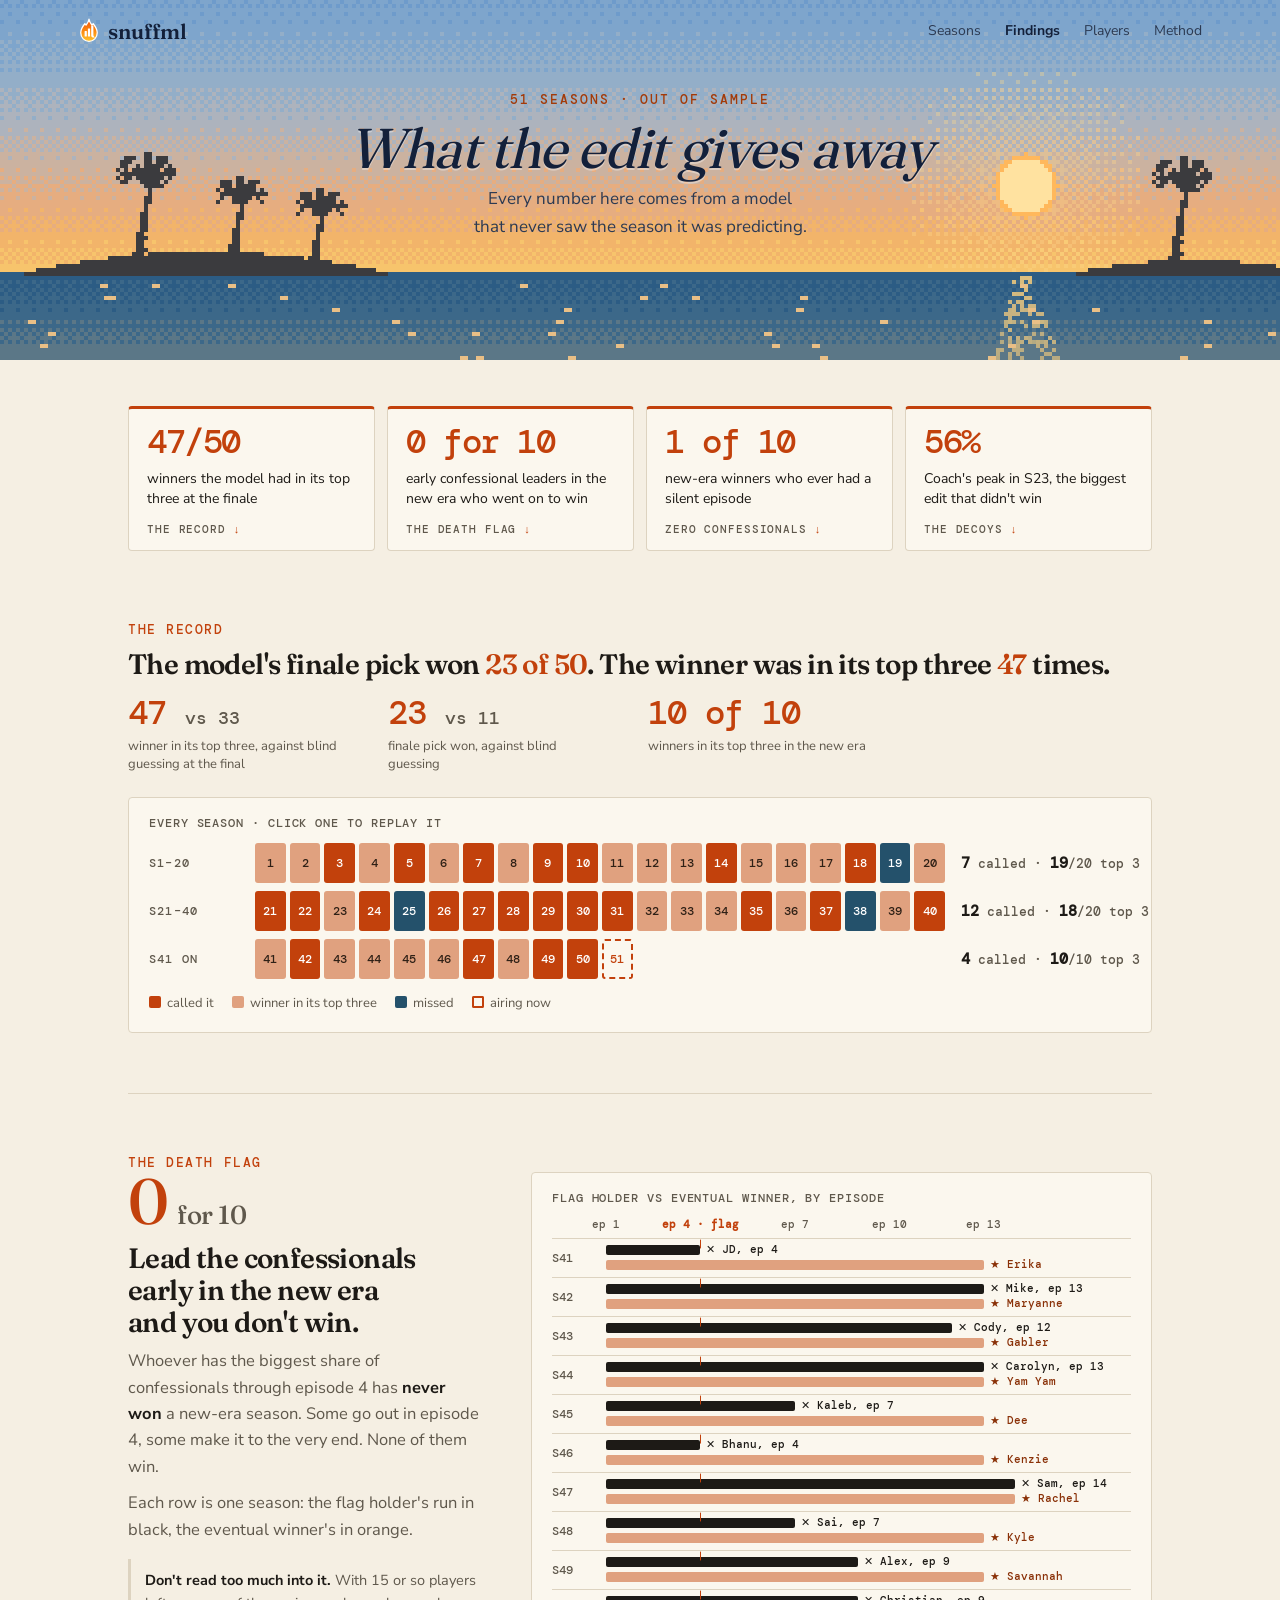
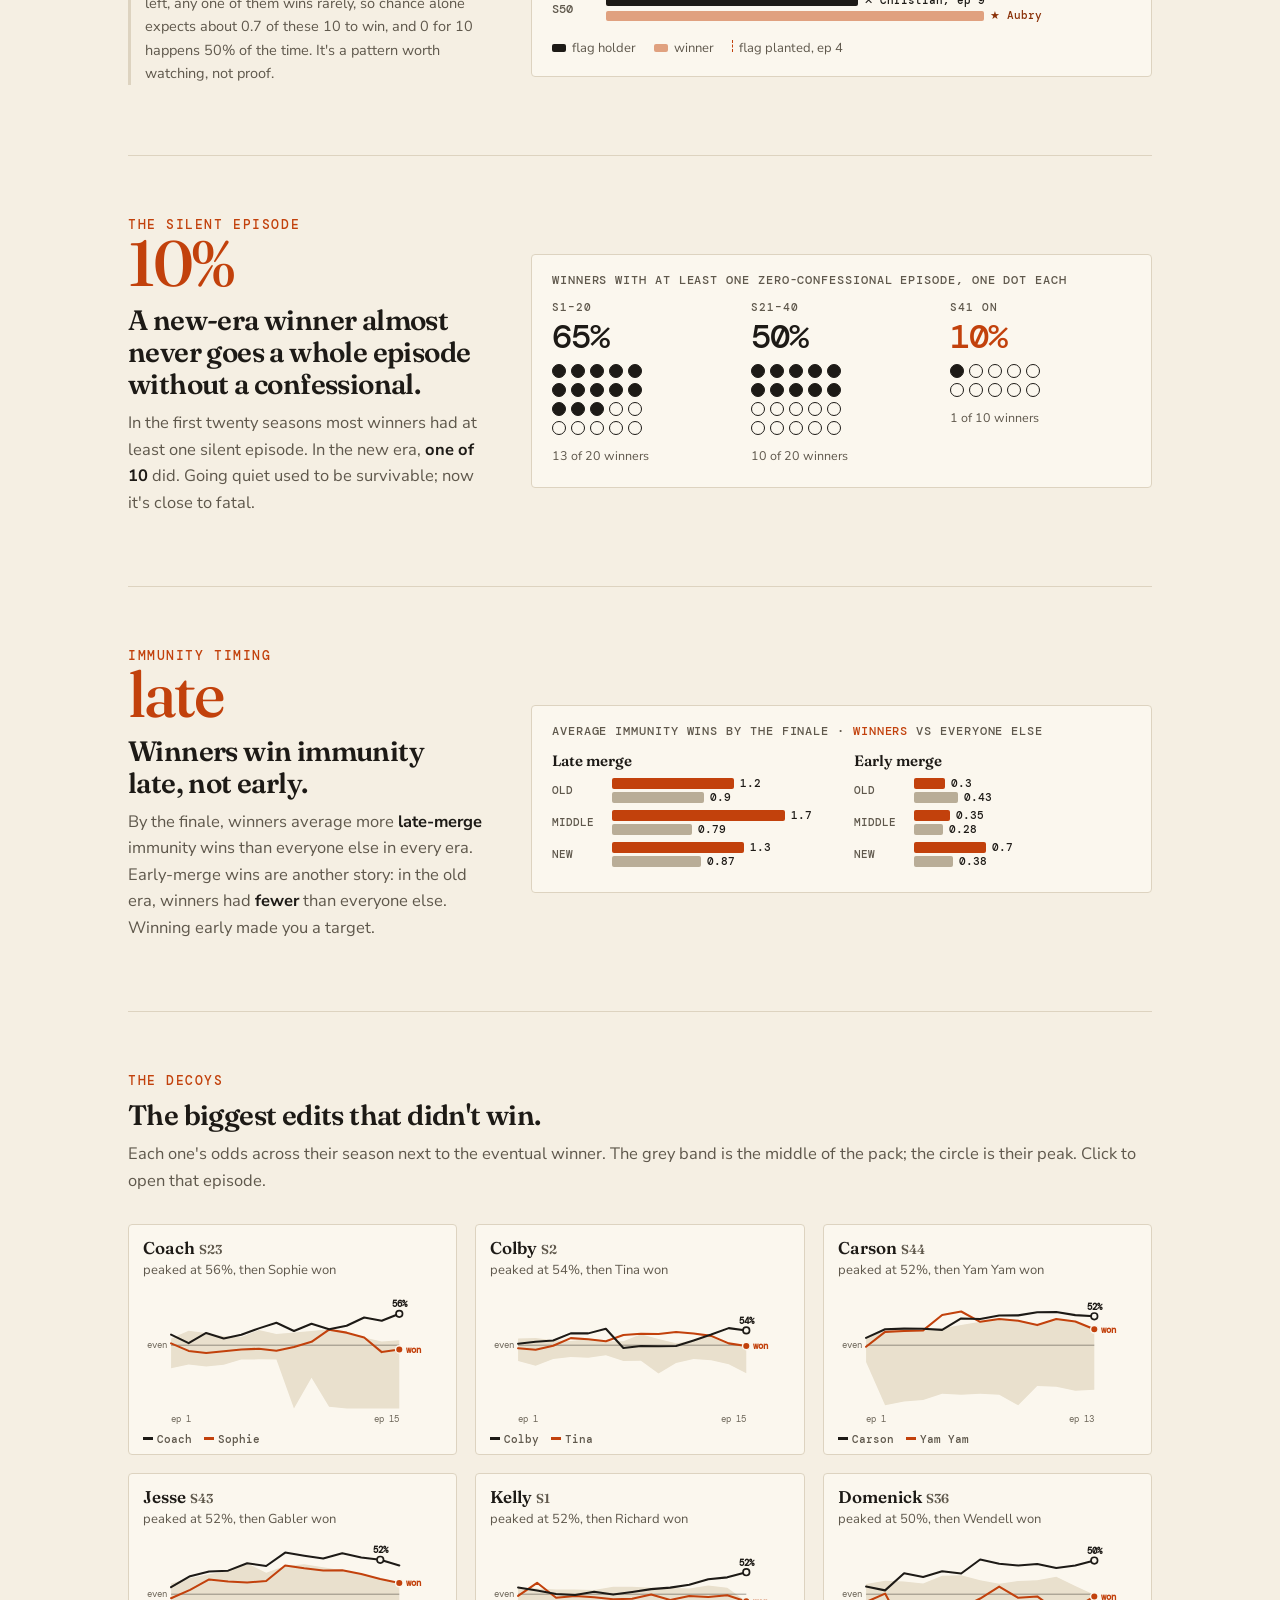
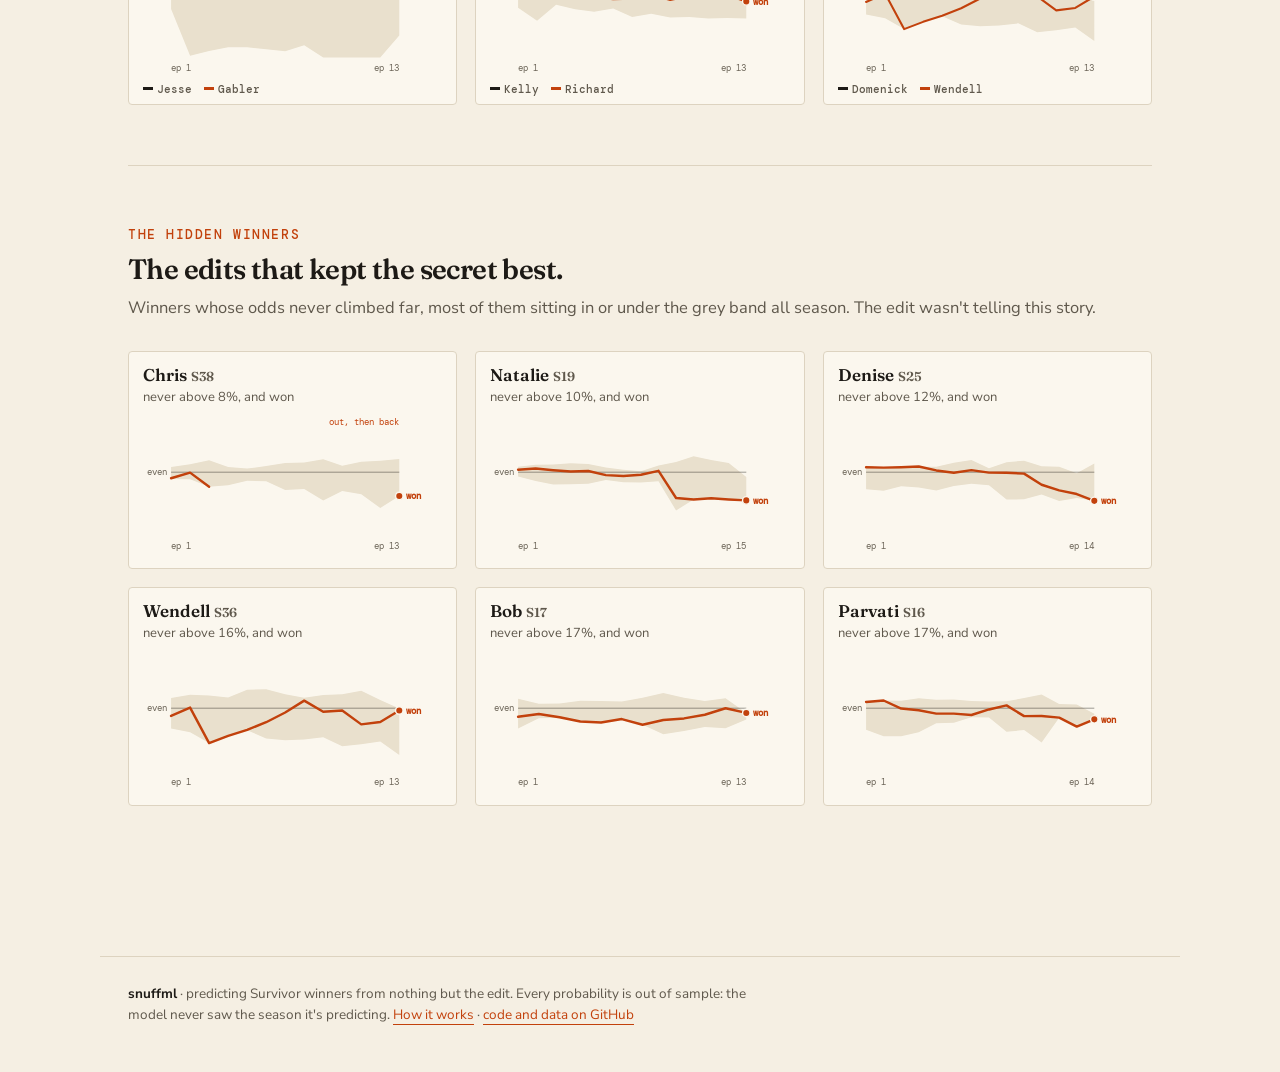
==== commit ea4c1d0f: "season page: everyone's rank after each episode A board under the rank strip that reorders as you st" ====
--- a/docs/findings.html
+++ b/docs/findings.html
@@ -9,7 +9,7 @@
 <link rel="icon" type="image/svg+xml" href="logo.svg">
 <link rel="preload" href="fonts/nunito-sans.woff2" as="font" type="font/woff2" crossorigin>
 <link rel="preload" href="fonts/dm-mono-500.woff2" as="font" type="font/woff2" crossorigin>
-<link rel="stylesheet" href="pages.css?v=32">
+<link rel="stylesheet" href="pages.css?v=34">
 <style>
 /* headline numbers */
 .tiles{display:grid;grid-template-columns:repeat(4,1fr);gap:12px;margin:34px 0 10px}
@@ -92,9 +92,9 @@
   Every probability is out of sample: the model never saw the season it's predicting.
   <a href="method.html">How it works</a> · <a href="https://github.com/amonsalve1/snuff_ml">code and data on GitHub</a></p></footer>
 <script type="module">
-import { loadIndex, loadAll, ranked, slug } from "./js/common.js?v=32";
-import { band, nav } from "./js/band.js?v=32";
-import { mini } from "./js/mini.js?v=32";
+import { loadIndex, loadAll, ranked, slug } from "./js/common.js?v=34";
+import { band, nav } from "./js/band.js?v=34";
+import { mini } from "./js/mini.js?v=34";
 
 const hero = document.getElementById("hero");
 hero.innerHTML = nav("Findings") + `<div class="copy"><div class="kicker">51 seasons · out of sample</div>
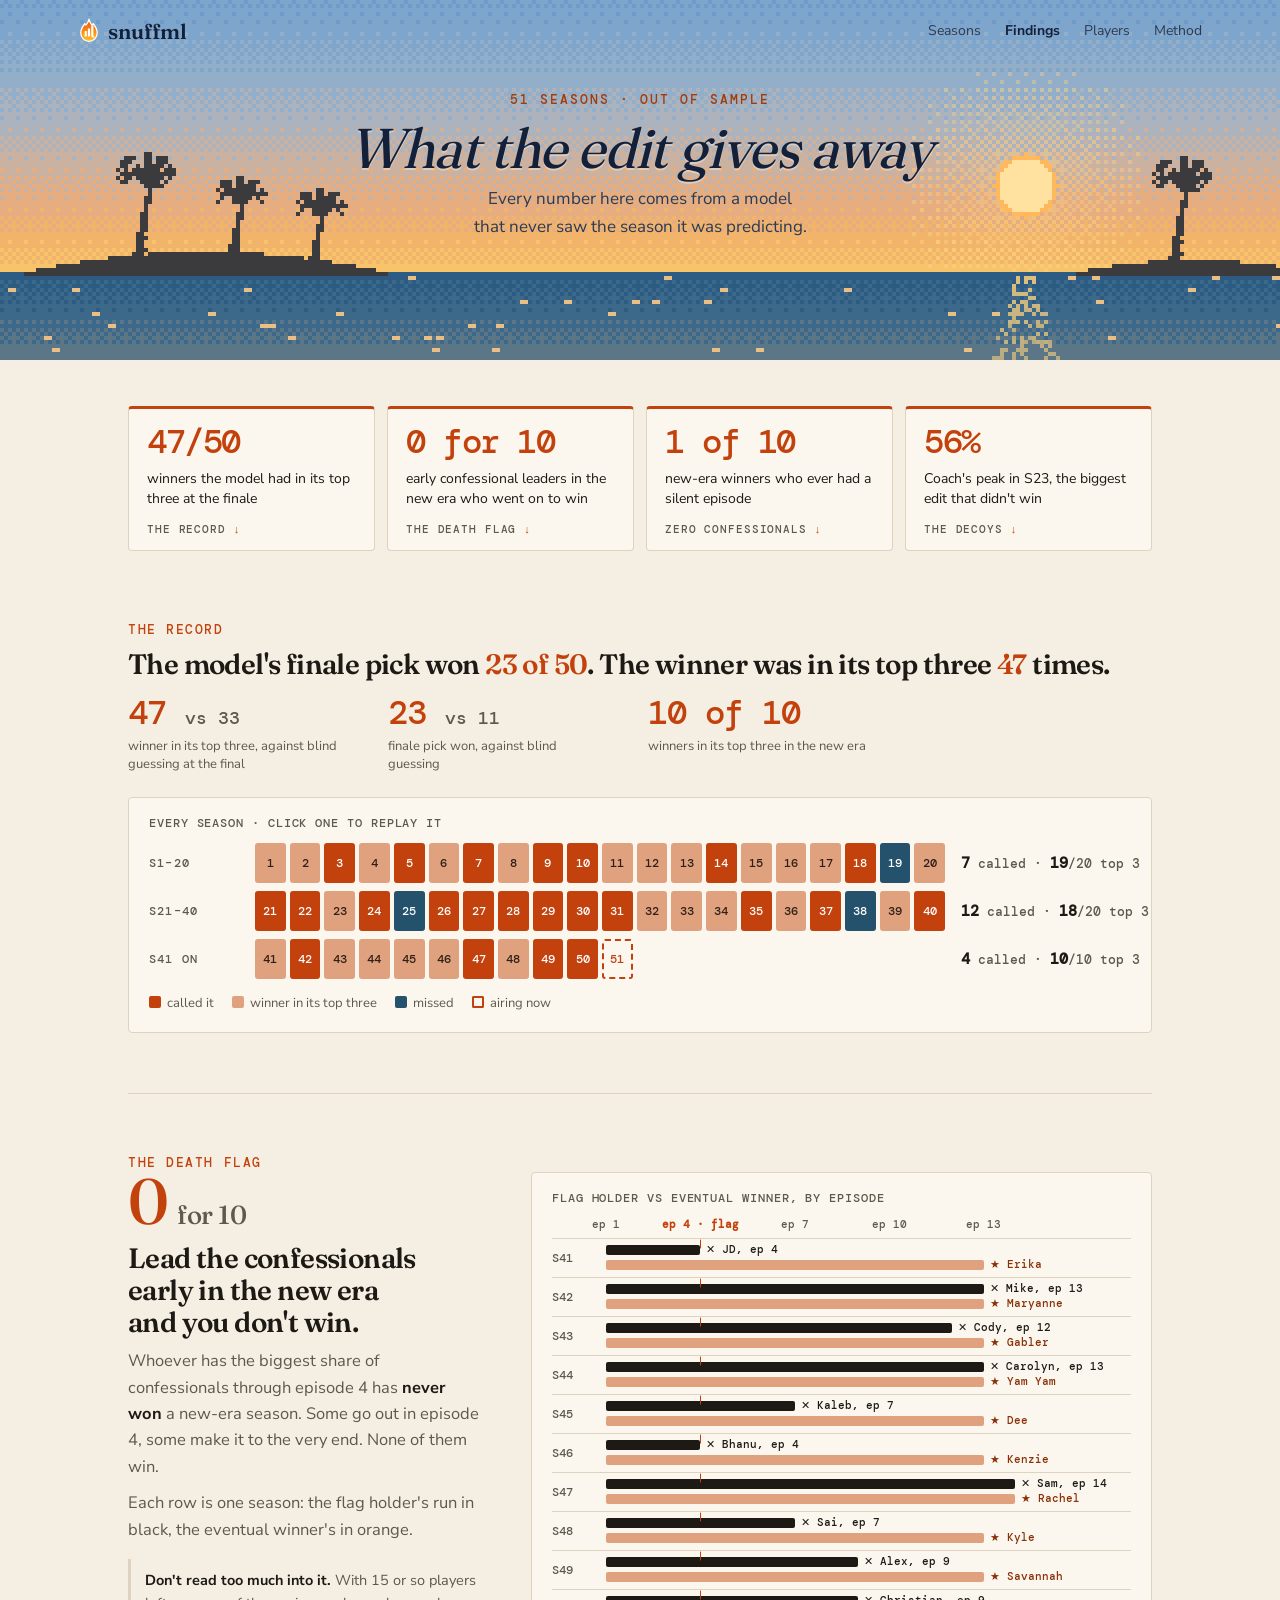
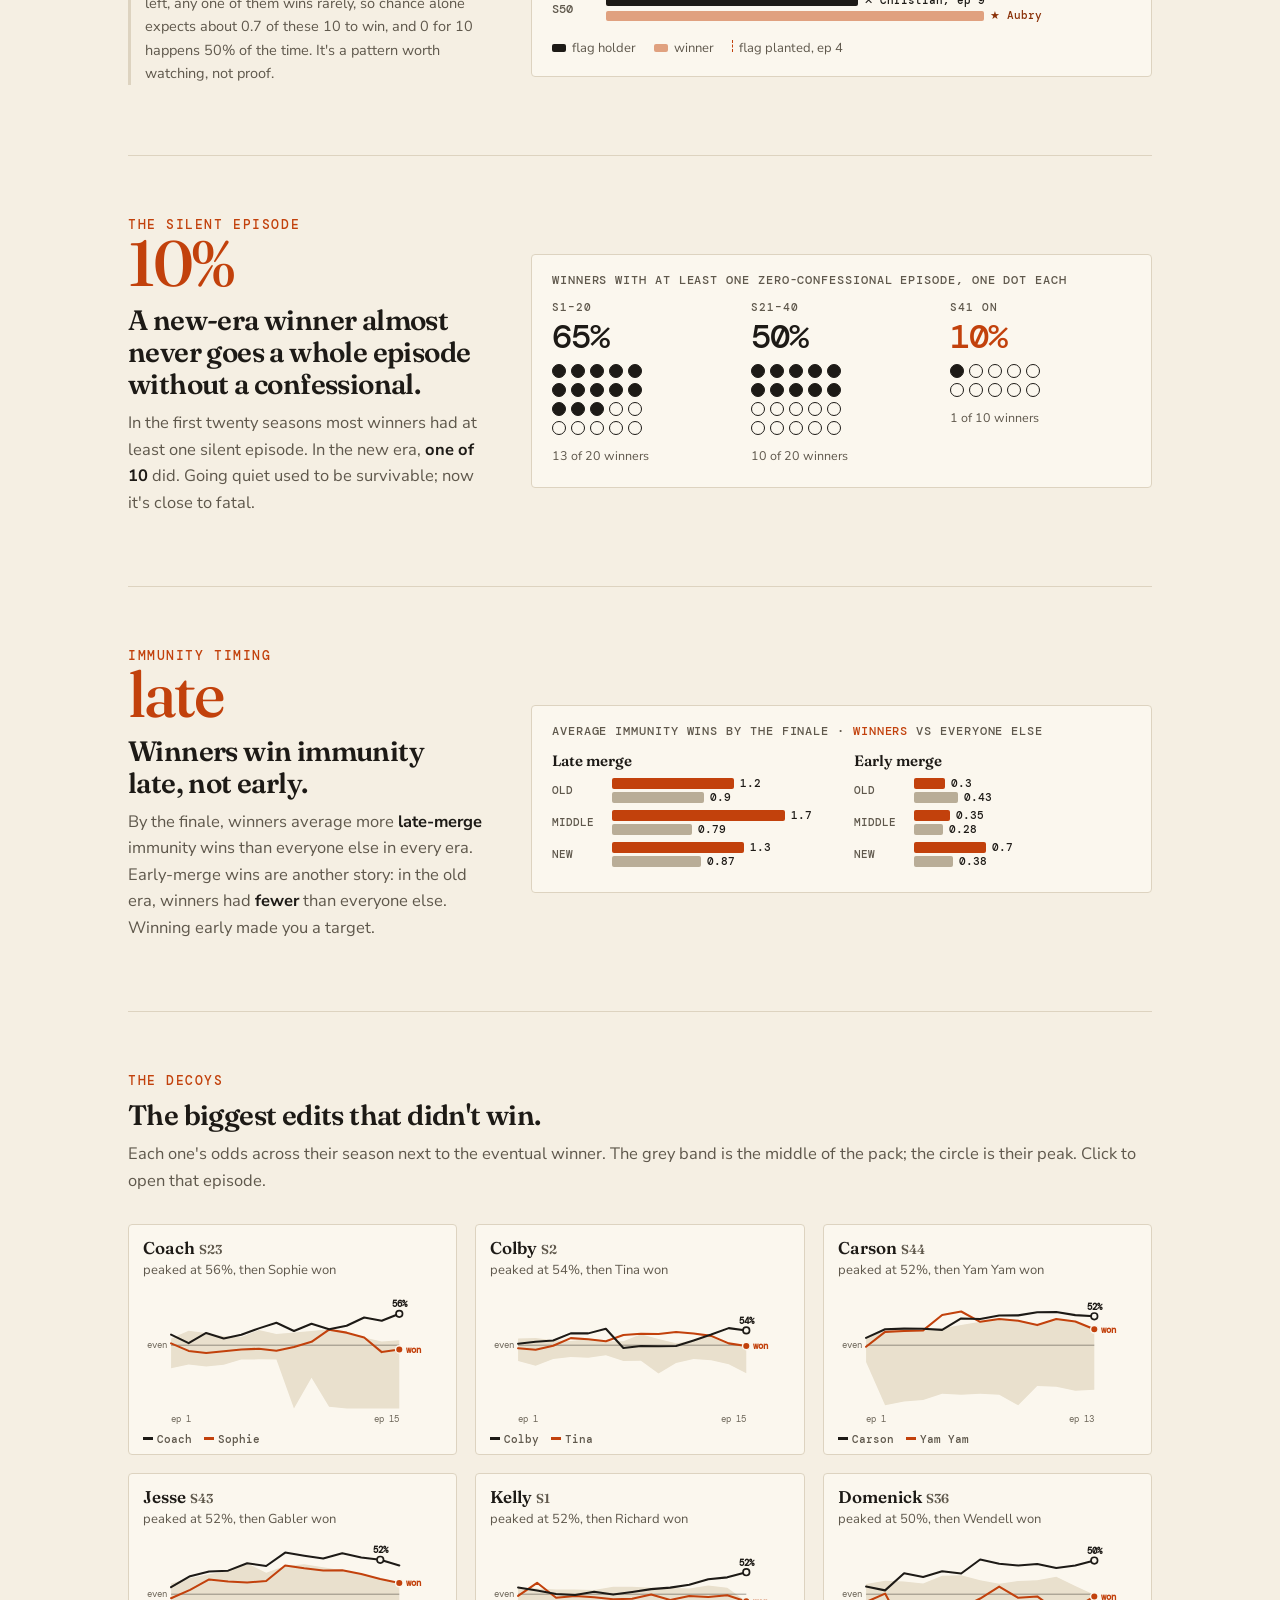
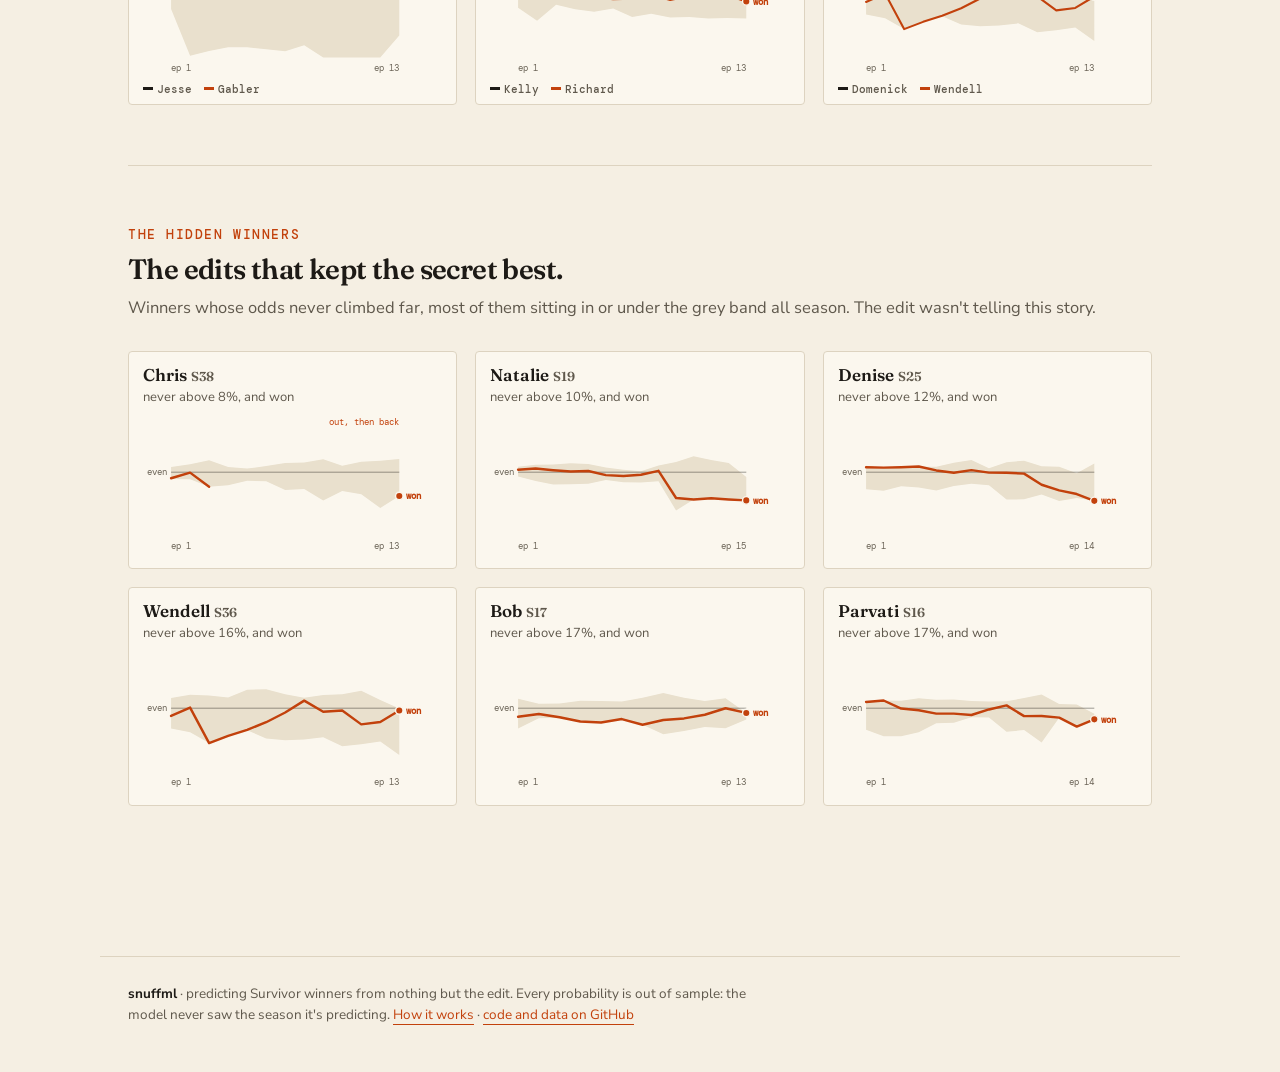
==== commit 7eb13a62: "season page: tribe dots on the board, factor wording from the player's side Starting tribe then trib" ====
--- a/docs/findings.html
+++ b/docs/findings.html
@@ -9,7 +9,7 @@
 <link rel="icon" type="image/svg+xml" href="logo.svg">
 <link rel="preload" href="fonts/nunito-sans.woff2" as="font" type="font/woff2" crossorigin>
 <link rel="preload" href="fonts/dm-mono-500.woff2" as="font" type="font/woff2" crossorigin>
-<link rel="stylesheet" href="pages.css?v=34">
+<link rel="stylesheet" href="pages.css?v=42">
 <style>
 /* headline numbers */
 .tiles{display:grid;grid-template-columns:repeat(4,1fr);gap:12px;margin:34px 0 10px}
@@ -92,9 +92,9 @@
   Every probability is out of sample: the model never saw the season it's predicting.
   <a href="method.html">How it works</a> · <a href="https://github.com/amonsalve1/snuff_ml">code and data on GitHub</a></p></footer>
 <script type="module">
-import { loadIndex, loadAll, ranked, slug } from "./js/common.js?v=34";
-import { band, nav } from "./js/band.js?v=34";
-import { mini } from "./js/mini.js?v=34";
+import { loadIndex, loadAll, ranked, slug } from "./js/common.js?v=42";
+import { band, nav } from "./js/band.js?v=42";
+import { mini } from "./js/mini.js?v=42";
 
 const hero = document.getElementById("hero");
 hero.innerHTML = nav("Findings") + `<div class="copy"><div class="kicker">51 seasons · out of sample</div>
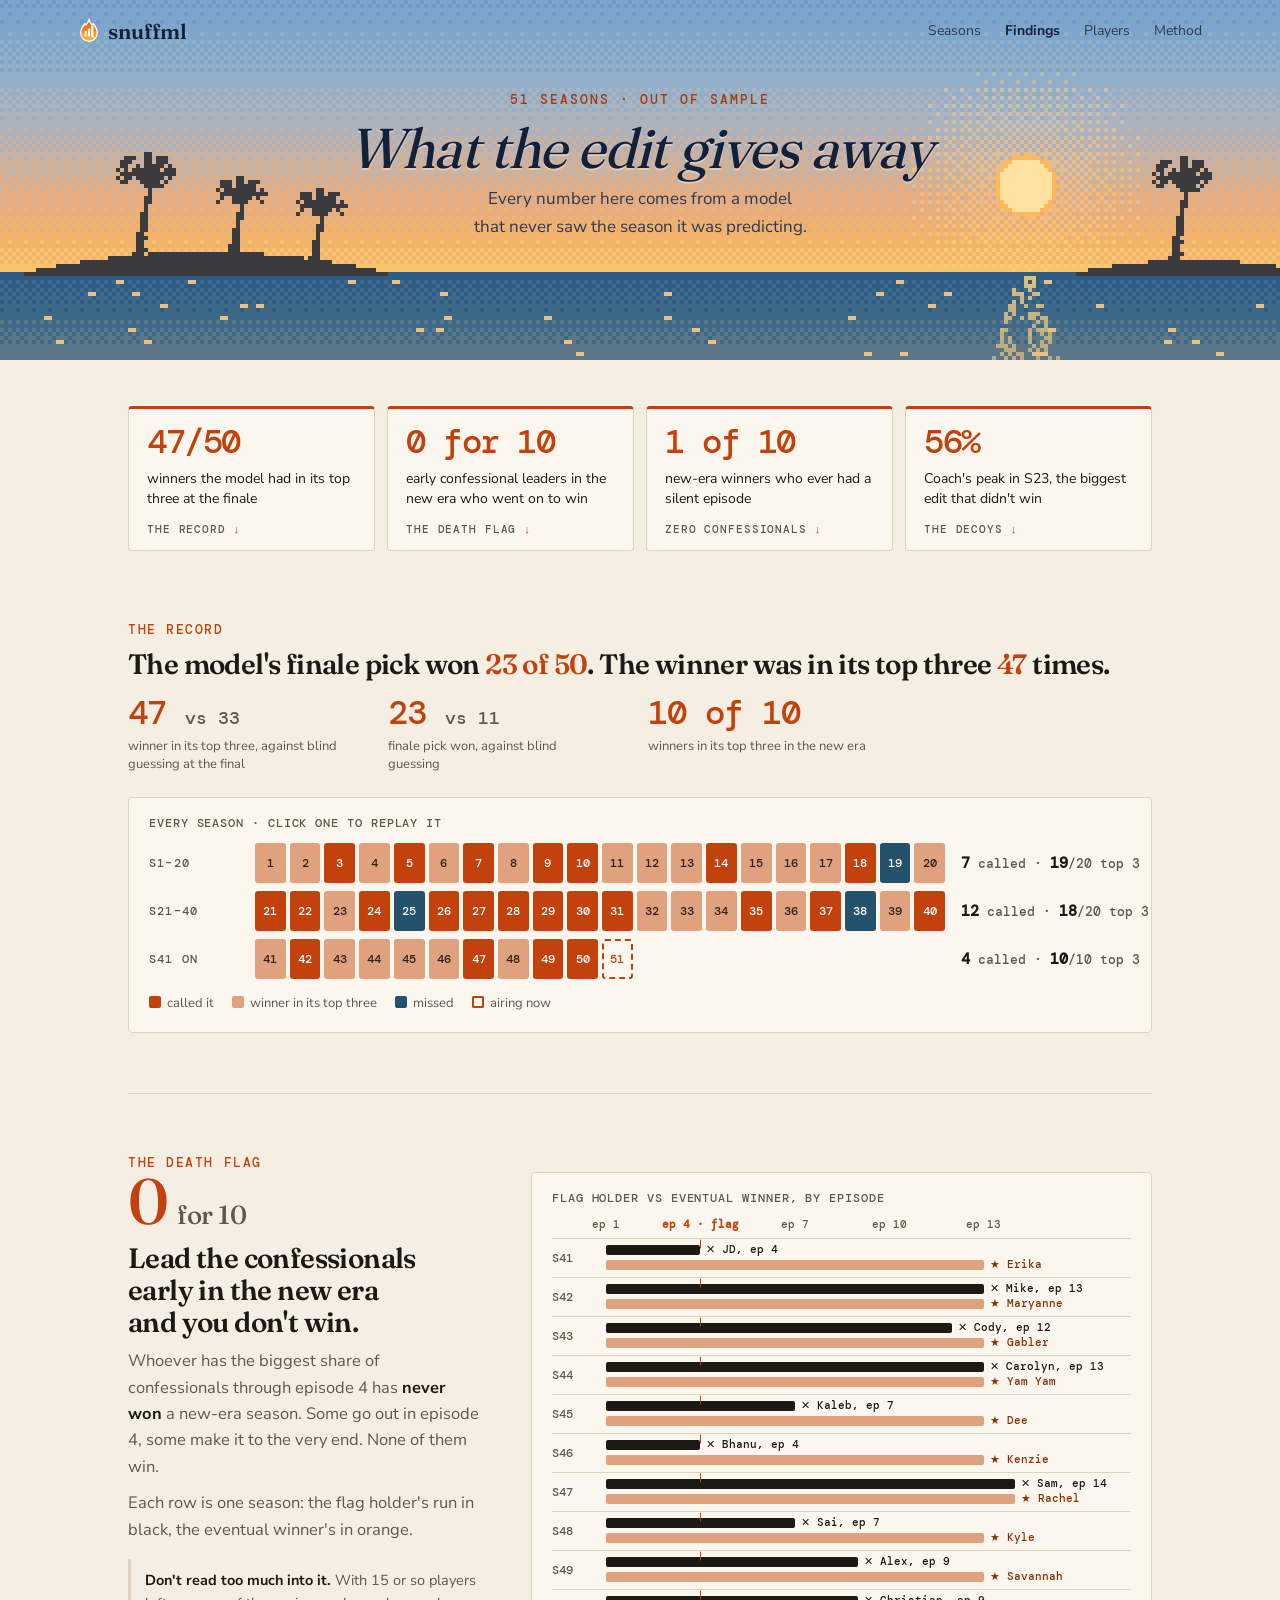
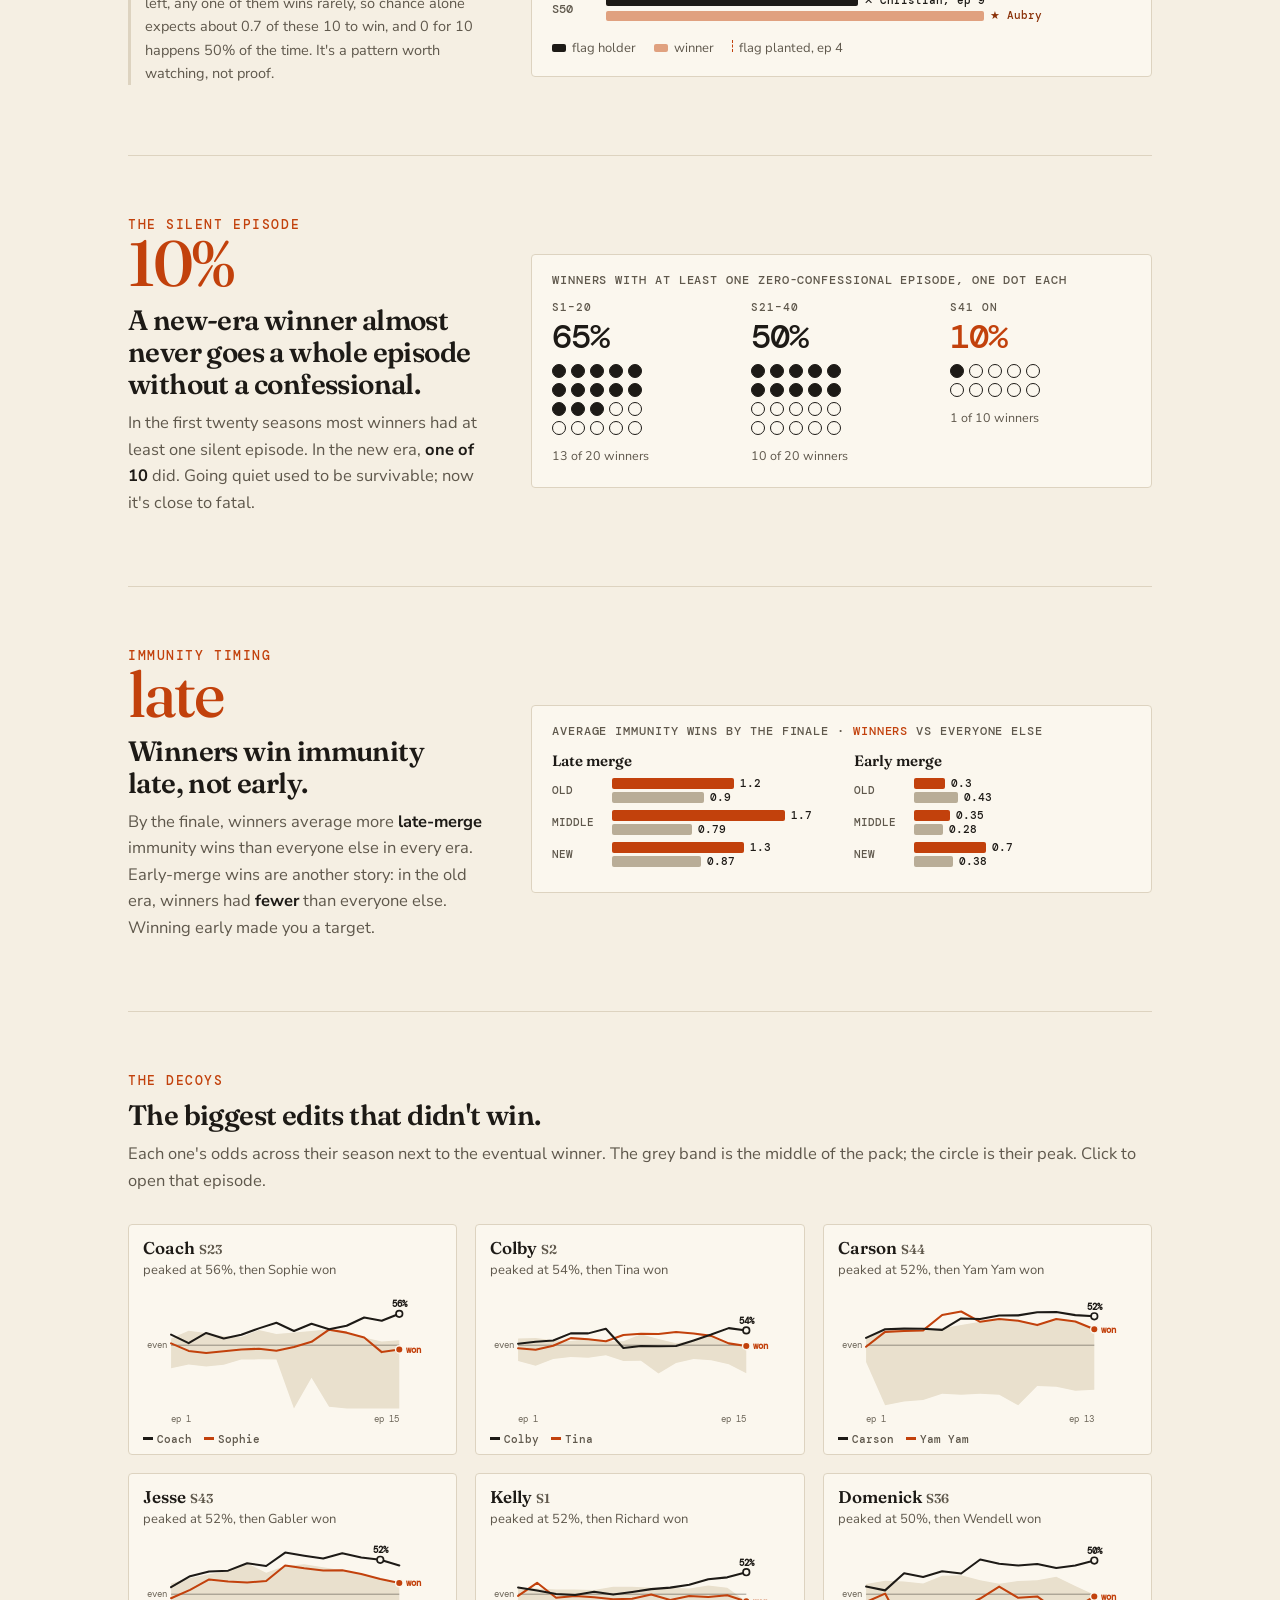
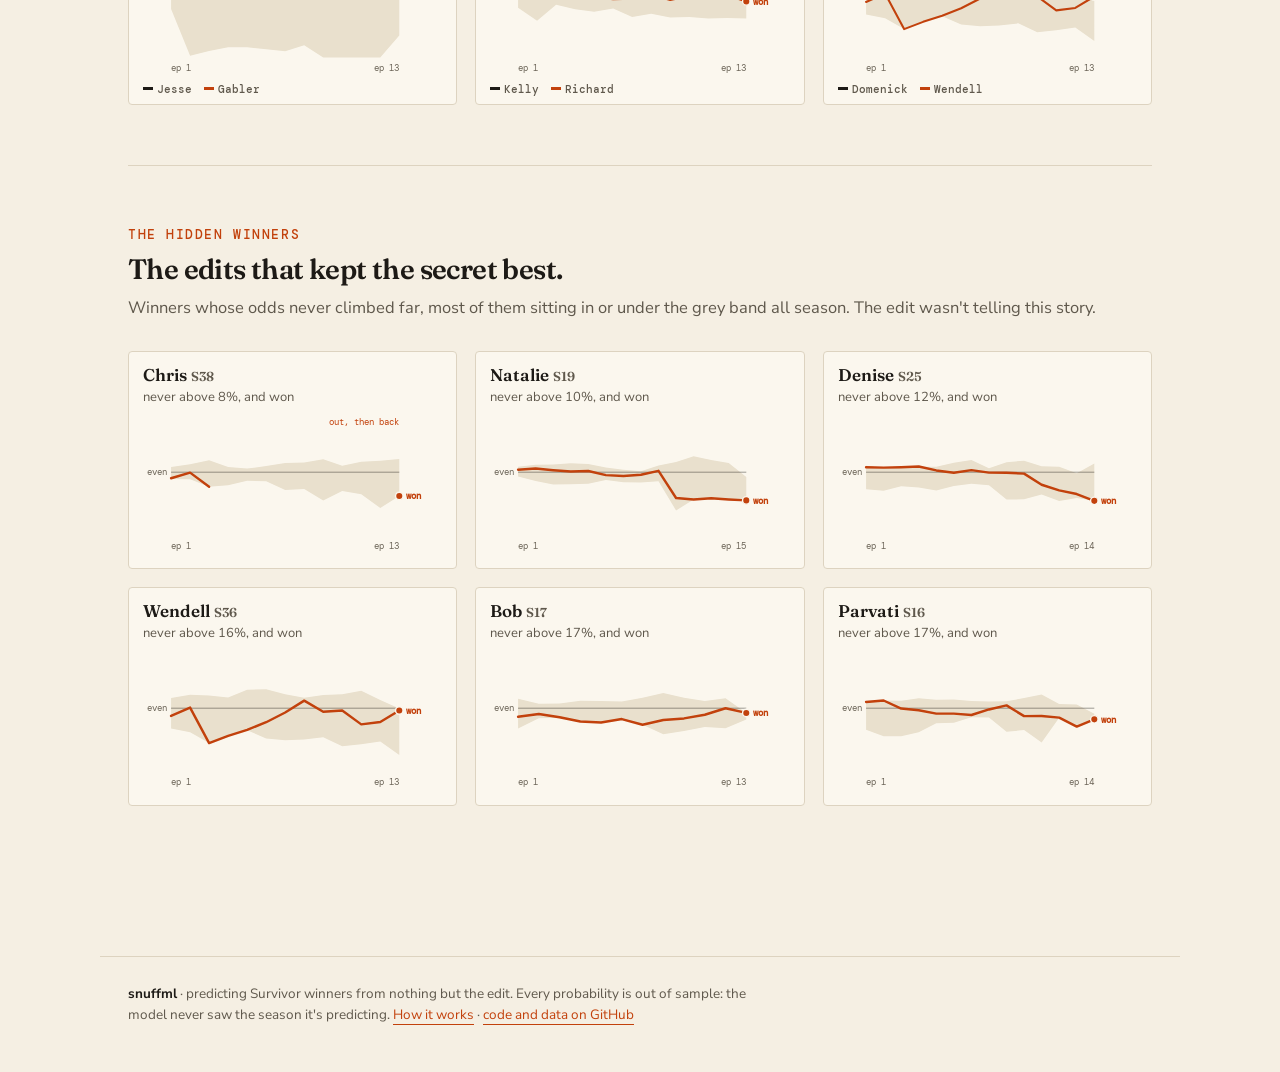
==== commit 3390e0ff: "factor chart: one centre line, effects in plain percent Helps grow right, hurts grow left, numbers a" ====
--- a/docs/findings.html
+++ b/docs/findings.html
@@ -9,7 +9,7 @@
 <link rel="icon" type="image/svg+xml" href="logo.svg">
 <link rel="preload" href="fonts/nunito-sans.woff2" as="font" type="font/woff2" crossorigin>
 <link rel="preload" href="fonts/dm-mono-500.woff2" as="font" type="font/woff2" crossorigin>
-<link rel="stylesheet" href="pages.css?v=42">
+<link rel="stylesheet" href="pages.css?v=50">
 <style>
 /* headline numbers */
 .tiles{display:grid;grid-template-columns:repeat(4,1fr);gap:12px;margin:34px 0 10px}
@@ -92,9 +92,9 @@
   Every probability is out of sample: the model never saw the season it's predicting.
   <a href="method.html">How it works</a> · <a href="https://github.com/amonsalve1/snuff_ml">code and data on GitHub</a></p></footer>
 <script type="module">
-import { loadIndex, loadAll, ranked, slug } from "./js/common.js?v=42";
-import { band, nav } from "./js/band.js?v=42";
-import { mini } from "./js/mini.js?v=42";
+import { loadIndex, loadAll, ranked, slug } from "./js/common.js?v=50";
+import { band, nav } from "./js/band.js?v=50";
+import { mini } from "./js/mini.js?v=50";
 
 const hero = document.getElementById("hero");
 hero.innerHTML = nav("Findings") + `<div class="copy"><div class="kicker">51 seasons · out of sample</div>
--- a/docs/pages.css
+++ b/docs/pages.css
@@ -55,3 +55,25 @@
   .site-foot{padding-left:16px;padding-right:16px}
   .band h1{font-size:30px}
 }
+
+/* the factor chart (season page and method page share it, panel.js factorChart) */
+.wfall{border-top:1px solid var(--ink);container-type:inline-size}
+.wf,.wf-axis{display:grid;grid-template-columns:minmax(0,5fr) minmax(0,6fr);column-gap:14px;align-items:stretch}
+.wf{border-bottom:1px solid var(--rule);font-size:14px;line-height:1.3}
+.wf .lab{padding:9px 0;align-self:center}
+.wf .trk,.wf-axis .trk{position:relative;min-height:34px}
+.wf .mid{position:absolute;left:50%;top:0;bottom:-1px;border-left:1px solid #b9ad97}
+.wf .seg{position:absolute;top:50%;height:8px;margin-top:-4px;border-radius:2px;background:var(--flame)}.wf.neg .seg{background:var(--sea)}
+.wf .tip{position:absolute;top:50%;transform:translateY(-50%);font:500 12.5px "DM Mono";white-space:nowrap;color:#8a3108}.wf.neg .tip{color:var(--sea)}
+.wf.base .lab{color:var(--muted)}.wf.base .seg{background:#c4b8a1}.wf.base .tip{color:var(--muted)}
+.wf.rest .lab,.wf.rest .tip{color:var(--muted)}.wf.rest .seg{opacity:.4}
+.wf-axis .trk{min-height:0;height:24px;font:500 11px "DM Mono";color:var(--muted)}
+.wf-axis b{position:absolute;bottom:4px;font-weight:500;white-space:nowrap}.wf-axis .l{right:calc(50% + 8px)}.wf-axis .r{left:calc(50% + 8px)}
+.wf-sum{display:flex;align-items:baseline;flex-wrap:wrap;gap:6px 12px;margin-top:12px;padding:10px 12px;background:#efe6d4;border-radius:3px;font-size:14px}
+.wf-sum b{font:600 16px "DM Mono"}.wf-sum .endv{color:var(--flame)}.wf-sum .to{color:var(--muted)}
+/* narrow: the label goes on its own line above its bar */
+@container (max-width:480px){
+  .wf,.wf-axis{grid-template-columns:1fr}
+  .wf .lab{padding:9px 0 0}.wf .trk{min-height:26px}.wf .mid{top:4px}
+  .wf-axis span:first-child{display:none}
+}
